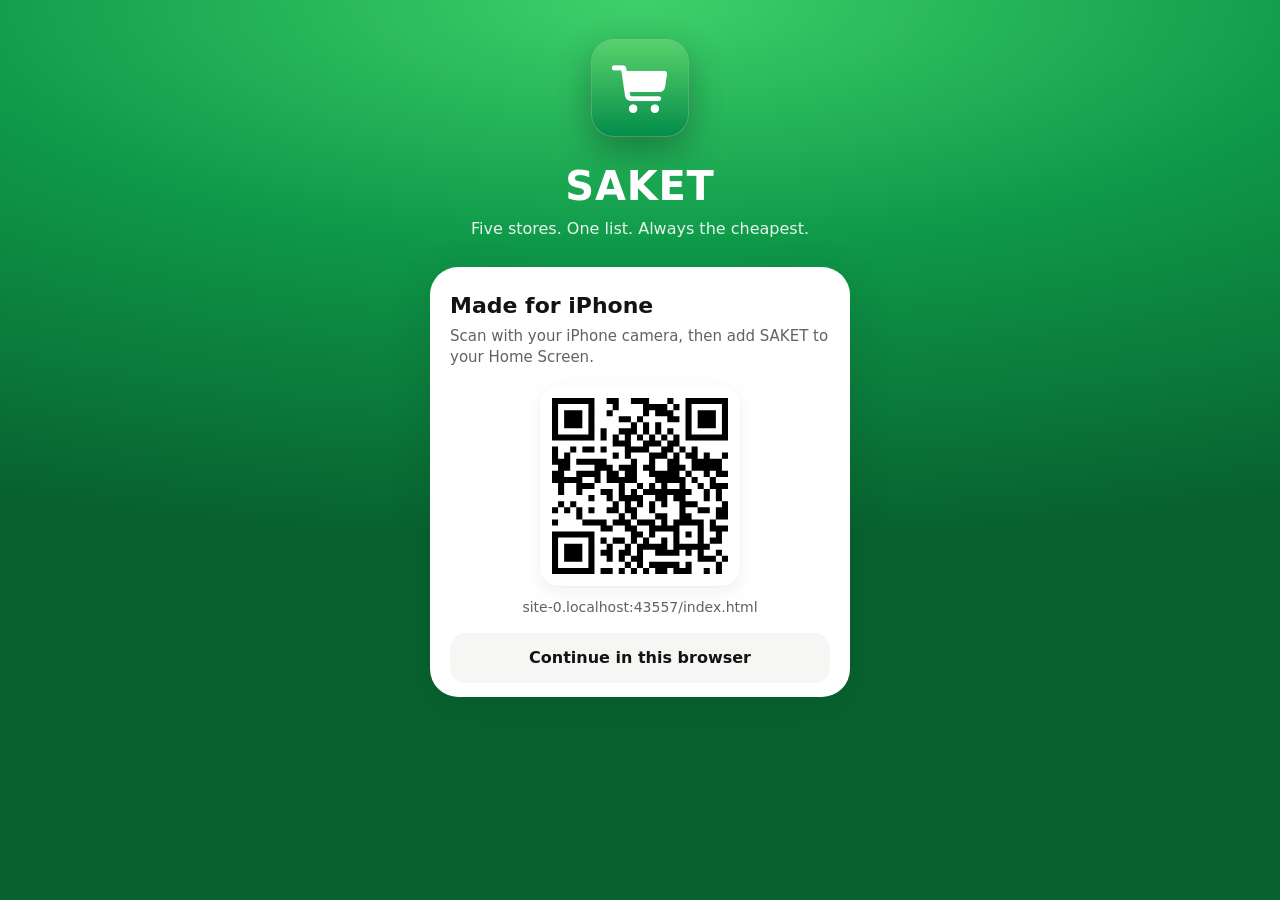
==== index.html @ 432da7d1 "Publish 2026-10-19 15:18" ====
<!doctype html>
<html lang="en">
<head>
  <meta charset="utf-8" />
  <meta name="viewport" content="width=device-width, initial-scale=1, viewport-fit=cover, interactive-widget=resizes-content" />
  <title>SAKET</title>
  <meta name="description" content="Five stores. One list. Always the cheapest. Compare Sheng Siong, FairPrice, Waangoo, Selvi and KiasuMart." />
  <meta name="apple-mobile-web-app-capable" content="yes" />
  <meta name="mobile-web-app-capable" content="yes" />
  <meta name="apple-mobile-web-app-title" content="SAKET" />
  <meta name="apple-mobile-web-app-status-bar-style" content="default" />
  <meta name="theme-color" content="#f2f4f1" media="(prefers-color-scheme: light)" />
  <meta name="theme-color" content="#0b0d0c" media="(prefers-color-scheme: dark)" />
  <meta name="format-detection" content="telephone=no" />
  <link rel="apple-touch-icon" href="icons/apple-touch-icon.png" />
  <link rel="icon" type="image/png" href="icons/icon-192.png" />
  <link rel="manifest" href="manifest.webmanifest" />
  <link rel="stylesheet" href="style.css" />
  <link rel="modulepreload" href="vendor/preact-htm.js" />
  <link rel="modulepreload" href="stores.js" />
</head>
<body>
  <div id="root"></div>
  <script type="module" src="app.js"></script>
</body>
</html>
---- style.css ----
:root {
  --bg: #f2f4f1;
  --card: #ffffff;
  --card-2: #f6f7f5;
  --text: #111412;
  --text-2: #5d655f;
  --text-3: #99a19b;
  --line: rgba(17, 20, 18, .08);
  --green: #12a150;
  --green-2: #0b8a42;
  --green-soft: rgba(18, 161, 80, .12);
  --grad: linear-gradient(135deg, #3fd06a 0%, #0f9a4a 55%, #0a7d3c 100%);
  --orange: #f08c00;
  --red: #e5484d;
  --shadow: 0 1px 2px rgba(0, 0, 0, .04), 0 6px 20px rgba(17, 40, 25, .06);
  --shadow-lg: 0 10px 40px rgba(10, 60, 30, .18);
  --blur-bg: rgba(242, 244, 241, .78);
  --r: 20px;
  --safe-t: env(safe-area-inset-top);
  --safe-b: env(safe-area-inset-bottom);
  color-scheme: light dark;
}
@media (prefers-color-scheme: dark) {
  :root {
    --bg: #0b0d0c;
    --card: #17191a;
    --card-2: #1f2223;
    --text: #f2f5f3;
    --text-2: #a2aba5;
    --text-3: #6b736e;
    --line: rgba(255, 255, 255, .08);
    --green: #30c46a;
    --green-2: #3ddc7a;
    --green-soft: rgba(48, 196, 106, .16);
    --shadow: 0 1px 2px rgba(0, 0, 0, .3), 0 6px 20px rgba(0, 0, 0, .25);
    --blur-bg: rgba(11, 13, 12, .78);
  }
}

* { box-sizing: border-box; -webkit-tap-highlight-color: transparent; }
html, body { margin: 0; height: 100%; background: var(--bg); color: var(--text); }
body {
  font: 16px/1.4 -apple-system, BlinkMacSystemFont, "SF Pro Text", "Inter", system-ui, sans-serif;
  -webkit-font-smoothing: antialiased; -webkit-text-size-adjust: 100%;
  overscroll-behavior: none;
}
button, input { font: inherit; color: inherit; }
button { background: none; border: 0; padding: 0; cursor: pointer; }
button:disabled { opacity: .4; cursor: default; }
a { color: inherit; text-decoration: none; }
input { -webkit-appearance: none; appearance: none; border: 0; outline: 0; background: none; }
b { font-weight: 650; }
.muted { color: var(--text-2); }
.warn { color: var(--orange); }
.grow { flex: 1; min-width: 0; }

#root, .app { height: 100%; }
.screen {
  position: fixed; inset: 0; display: flex; flex-direction: column;
  max-width: 640px; margin: 0 auto; background: var(--bg);
  animation: push .32s cubic-bezier(.2, .8, .2, 1);
}
.screen.home { animation: fade .25s ease; }
@keyframes push { from { transform: translateX(22%); opacity: 0; } to { transform: none; opacity: 1; } }
@keyframes fade { from { opacity: 0; } to { opacity: 1; } }
.scroll { flex: 1; overflow-y: auto; -webkit-overflow-scrolling: touch; padding: 4px 16px 24px; }
.pad-bottom { padding-bottom: calc(110px + var(--safe-b)); }
.pad-bottom-lg { padding-bottom: calc(130px + var(--safe-b)); }
.pad-bottom-xl { padding-bottom: calc(170px + var(--safe-b)); }

/* ---------- nav ---------- */
.nav {
  display: grid; grid-template-columns: 1fr auto 1fr; align-items: center; gap: 8px;
  padding: calc(var(--safe-t) + 6px) 12px 6px; min-height: calc(var(--safe-t) + 52px);
  background: var(--blur-bg); -webkit-backdrop-filter: saturate(180%) blur(20px); backdrop-filter: saturate(180%) blur(20px);
  position: relative; z-index: 2;
}
.nav-side { display: flex; align-items: center; }
.nav-side.right { justify-content: flex-end; }
.nav-title { font-weight: 650; font-size: 17px; text-align: center; }
.nav-back { display: flex; align-items: center; gap: 0; color: var(--green); font-size: 17px; font-weight: 500; margin-left: -6px; padding: 6px 4px; }
.round-btn {
  width: 38px; height: 38px; border-radius: 50%; display: grid; place-items: center;
  background: var(--card); color: var(--text); box-shadow: var(--shadow);
}
.round-btn:active { transform: scale(.94); }

/* ---------- home ---------- */
.home-head { display: flex; align-items: center; justify-content: space-between; padding: calc(var(--safe-t) + 18px) 16px 8px; }
.brand { display: flex; align-items: center; gap: 12px; }
.brand-badge { width: 46px; height: 46px; border-radius: 14px; background: var(--grad); color: #fff; display: grid; place-items: center; box-shadow: 0 6px 16px rgba(15, 154, 74, .35); }
.brand-name { font-size: 30px; font-weight: 800; letter-spacing: -.02em; line-height: 1; }
.brand-sub { font-size: 13px; color: var(--text-2); margin-top: 4px; }
.section { font-size: 14px; font-weight: 650; color: var(--text-2); text-transform: uppercase; letter-spacing: .06em; margin: 22px 4px 10px; display: flex; align-items: center; gap: 6px; }
.section.small { margin-top: 26px; }
.seal-ic { color: var(--green); display: flex; }
.cards { display: flex; flex-direction: column; gap: 10px; }
.list-card {
  display: flex; align-items: center; gap: 14px; text-align: left; width: 100%;
  background: var(--card); border-radius: var(--r); padding: 14px 14px 14px 14px; box-shadow: var(--shadow);
  transition: transform .15s ease;
}
.list-card:active { transform: scale(.98); }
.list-icon { width: 46px; height: 46px; flex: none; border-radius: 14px; display: grid; place-items: center; background: var(--card-2); color: var(--text-2); }
.list-icon.saved { background: var(--green-soft); color: var(--green); }
.list-text { flex: 1; min-width: 0; }
.list-name { font-size: 17px; font-weight: 650; white-space: nowrap; overflow: hidden; text-overflow: ellipsis; }
.list-sub { font-size: 14px; color: var(--text-2); margin-top: 1px; }
.list-sub b { color: var(--green); }
.list-peek { font-size: 13px; color: var(--text-3); margin-top: 3px; white-space: nowrap; overflow: hidden; text-overflow: ellipsis; }
.chev { color: var(--text-3); display: flex; }
.empty-mini { background: var(--card); border-radius: var(--r); padding: 18px; color: var(--text-2); font-size: 15px; text-align: center; border: 1.5px dashed var(--line); background: transparent; }

/* ---------- bottom bar ---------- */
.bottom-bar {
  position: absolute; left: 0; right: 0; bottom: 0; z-index: 3;
  padding: 12px 16px calc(var(--safe-b) + 12px);
  background: var(--blur-bg); -webkit-backdrop-filter: saturate(180%) blur(24px); backdrop-filter: saturate(180%) blur(24px);
  border-top: .5px solid var(--line);
}
.bottom-bar.summary { display: flex; align-items: center; gap: 14px; }
.bottom-bar.tall { flex-direction: column; align-items: stretch; gap: 10px; }
.summary-row { display: flex; align-items: center; gap: 14px; }
.est { flex: 1; min-width: 0; }
.est-label { font-size: 11px; font-weight: 700; letter-spacing: .08em; text-transform: uppercase; color: var(--text-3); }
.est-value { font-size: 26px; font-weight: 800; letter-spacing: -.02em; line-height: 1.1; font-variant-numeric: tabular-nums; }
.est-sub { font-size: 13px; color: var(--text-2); }
.primary {
  display: inline-flex; align-items: center; justify-content: center; gap: 8px;
  height: 54px; padding: 0 24px; border-radius: 18px; background: var(--grad); color: #fff;
  font-size: 17px; font-weight: 700; box-shadow: 0 8px 22px rgba(15, 154, 74, .35);
  transition: transform .15s ease, box-shadow .15s ease;
}
.primary:active:not(:disabled) { transform: scale(.97); box-shadow: 0 4px 12px rgba(15, 154, 74, .3); }
.primary:disabled { box-shadow: none; opacity: .45; }
.wide { width: 100%; }
.ghost { height: 50px; border-radius: 16px; background: var(--card-2); font-weight: 600; font-size: 16px; margin-top: 10px; }
.danger-btn { height: 52px; border-radius: 16px; background: var(--red); color: #fff; font-weight: 700; font-size: 17px; }
.site-totals { display: flex; flex-wrap: wrap; gap: 6px 12px; font-size: 13px; color: var(--text-2); }
.site-total { display: inline-flex; align-items: center; gap: 5px; }
.site-total b { color: var(--text); }

/* ---------- list ---------- */
.big-title { font-size: 32px; font-weight: 800; letter-spacing: -.025em; width: 100%; padding: 6px 4px 4px; }
.big-title::placeholder { color: var(--text-3); }
.chips { display: flex; flex-wrap: wrap; gap: 8px; padding: 6px 2px 14px; align-items: center; }
.chip { display: inline-flex; align-items: center; gap: 5px; height: 30px; padding: 0 12px; border-radius: 99px; background: var(--card); box-shadow: var(--shadow); font-size: 13px; font-weight: 600; color: var(--text-2); }
.chip.good { color: var(--green); }
.chip.live { color: var(--text-2); }
.save-chip { display: inline-flex; align-items: center; gap: 6px; height: 34px; padding: 0 14px; border-radius: 99px; font-size: 14px; font-weight: 700; color: var(--green); background: var(--green-soft); transition: all .2s ease; }
.save-chip.on { background: var(--grad); color: #fff; box-shadow: 0 4px 12px rgba(15, 154, 74, .3); }
.save-chip:active { transform: scale(.95); }
.spin { width: 12px; height: 12px; border-radius: 50%; border: 2px solid var(--line); border-top-color: var(--green); animation: spin .8s linear infinite; display: inline-block; }
@keyframes spin { to { transform: rotate(360deg); } }

.add-bar { display: flex; align-items: center; gap: 10px; background: var(--card); border-radius: 18px; padding: 6px 6px 6px 14px; box-shadow: var(--shadow); margin-bottom: 14px; }
.add-ic { width: 28px; height: 28px; border-radius: 50%; background: var(--green-soft); color: var(--green); display: grid; place-items: center; flex: none; }
.add-bar input { flex: 1; min-width: 0; height: 44px; font-size: 17px; }
.add-bar input::placeholder { color: var(--text-3); }
.add-go { height: 40px; padding: 0 16px; border-radius: 13px; background: var(--grad); color: #fff; font-weight: 700; font-size: 15px; }

.items { display: flex; flex-direction: column; gap: 8px; }
.row-wrap { position: relative; border-radius: 18px; overflow: hidden; }
.row-delete { position: absolute; inset: 0 0 0 auto; width: 96px; background: var(--red); color: #fff; display: grid; place-items: center; padding-left: 8px; }
.item {
  position: relative; display: flex; align-items: center; gap: 12px; background: var(--card);
  border-radius: 18px; padding: 12px 12px 12px 14px; box-shadow: var(--shadow);
  transition: transform .25s cubic-bezier(.2, .8, .2, 1); touch-action: pan-y;
}
.tick { width: 28px; height: 28px; flex: none; border-radius: 50%; border: 2px solid var(--text-3); display: grid; place-items: center; color: #fff; transition: all .2s ease; }
.item.done .tick { background: var(--green); border-color: var(--green); }
.item-main { flex: 1; min-width: 0; }
.item-name { width: 100%; font-size: 17px; font-weight: 600; padding: 0; height: 24px; }
.item.done .item-name { text-decoration: line-through; color: var(--text-3); }
.item-hint { font-size: 13px; color: var(--text-2); min-height: 18px; display: flex; align-items: center; gap: 5px; white-space: nowrap; overflow: hidden; }
.item-hint b { color: var(--text); }
.dot { width: 8px; height: 8px; border-radius: 50%; display: inline-block; flex: none; }
.stepper { display: flex; align-items: center; background: var(--card-2); border-radius: 12px; height: 36px; flex: none; }
.stepper button { width: 34px; height: 36px; display: grid; place-items: center; color: var(--green); }
.stepper span { min-width: 18px; text-align: center; font-weight: 700; font-variant-numeric: tabular-nums; }
.hint-foot { text-align: center; font-size: 13px; color: var(--text-3); margin: 18px 0 0; }

.empty { text-align: center; padding: 30px 20px; }
.empty-art { width: 84px; height: 84px; border-radius: 26px; background: var(--green-soft); color: var(--green); display: grid; place-items: center; margin: 0 auto 16px; }
.empty h3 { margin: 0 0 6px; font-size: 20px; }
.empty p { margin: 0 0 6px; color: var(--text-2); font-size: 15px; }
.empty .muted { color: var(--text-3); font-size: 14px; }

.shimmer {
  background: linear-gradient(90deg, var(--text-3) 0%, var(--text) 50%, var(--text-3) 100%); background-size: 200% 100%;
  -webkit-background-clip: text; background-clip: text; color: transparent; animation: shimmer 1.4s linear infinite;
}
@keyframes shimmer { from { background-position: 100% 0; } to { background-position: -100% 0; } }

/* ---------- buy ---------- */
.lead { color: var(--text-2); font-size: 15px; margin: 4px 4px 14px; }
.buy-item { background: var(--card); border-radius: 22px; box-shadow: var(--shadow); padding: 14px 0 14px; margin-bottom: 12px; transition: opacity .2s; }
.buy-item.skipped { opacity: .55; }
.buy-head { display: flex; align-items: center; gap: 8px; padding: 0 14px; }
.buy-title { flex: 1; min-width: 0; }
.buy-name { font-size: 18px; font-weight: 700; text-transform: capitalize; white-space: nowrap; overflow: hidden; text-overflow: ellipsis; }
.buy-sub { font-size: 13px; color: var(--text-2); }
.skip { height: 32px; padding: 0 12px; border-radius: 10px; font-size: 13px; font-weight: 650; color: var(--text-2); background: var(--card-2); }
.skip.on { color: var(--orange); background: rgba(240, 140, 0, .14); }
.strip { display: flex; gap: 10px; overflow-x: auto; padding: 12px 14px 4px; scroll-snap-type: x proximity; scrollbar-width: none; }
.strip::-webkit-scrollbar { display: none; }
.opt {
  position: relative; flex: none; width: 148px; scroll-snap-align: start; text-align: left;
  background: var(--card-2); border-radius: 18px; padding: 10px; display: flex; flex-direction: column; gap: 8px;
  border: 2px solid transparent; transition: border-color .15s, transform .15s;
}
.opt:active { transform: scale(.97); }
.opt.sel { border-color: var(--green); background: var(--green-soft); }
.opt .thumb { align-self: center; }
.opt-name { font-size: 13px; font-weight: 600; line-height: 1.25; display: -webkit-box; -webkit-line-clamp: 3; -webkit-box-orient: vertical; overflow: hidden; min-height: 49px; }
.opt-foot { margin-top: auto; display: flex; flex-direction: column; gap: 3px; align-items: flex-start; }
.opt-price { font-size: 19px; font-weight: 800; letter-spacing: -.01em; font-variant-numeric: tabular-nums; }
.opt-unit { font-size: 11px; color: var(--text-2); font-variant-numeric: tabular-nums; }
.best-tag { position: absolute; top: -1px; left: 10px; z-index: 1; background: var(--orange); color: #fff; font-size: 9.5px; font-weight: 800; letter-spacing: .06em; padding: 3px 7px; border-radius: 0 0 8px 8px; }
.sel-tick { position: absolute; top: 8px; right: 8px; z-index: 1; width: 22px; height: 22px; border-radius: 50%; background: var(--green); color: #fff; display: grid; place-items: center; }
.store-tag { font-size: 11px; font-weight: 700; color: var(--c); background: color-mix(in srgb, var(--c) 14%, transparent); padding: 2px 7px; border-radius: 6px; }
.more-card { align-items: center; justify-content: center; color: var(--green); width: 110px; }
.more-card b { font-size: 24px; }
.more-card span { font-size: 13px; font-weight: 600; }
.skeleton { height: 214px; background: linear-gradient(90deg, var(--card-2) 0%, var(--line) 50%, var(--card-2) 100%); background-size: 200% 100%; animation: shimmer 1.2s linear infinite; }
.none-card { padding: 10px 2px; color: var(--text-2); font-size: 14px; }
.thumb { border-radius: 12px; object-fit: contain; background: #fff; flex: none; }
.thumb.ph { display: grid; place-items: center; color: var(--c); background: color-mix(in srgb, var(--c) 12%, var(--card)); }

/* ---------- stores ---------- */
.hero { background: var(--grad); color: #fff; border-radius: 24px; padding: 20px; margin: 4px 0 16px; box-shadow: var(--shadow-lg); }
.hero-total { font-size: 40px; font-weight: 800; letter-spacing: -.03em; line-height: 1; font-variant-numeric: tabular-nums; }
.hero-sub { opacity: .85; font-weight: 600; margin-top: 4px; }
.progress { height: 6px; background: rgba(255, 255, 255, .25); border-radius: 9px; margin: 16px 0 10px; overflow: hidden; }
.progress i { display: block; height: 100%; background: #fff; border-radius: 9px; transition: width .4s ease; }
.hero-note { font-size: 14px; opacity: .9; }
.store-card { background: var(--card); border-radius: 22px; box-shadow: var(--shadow); margin-bottom: 14px; overflow: hidden; }
.store-head { display: flex; align-items: center; justify-content: space-between; padding: 14px 16px; background: color-mix(in srgb, var(--c) 12%, var(--card)); border-bottom: .5px solid var(--line); }
.store-name { font-weight: 800; font-size: 18px; color: var(--c); }
.store-sub { font-size: 13px; color: var(--text-2); }
.store-total { font-size: 20px; font-weight: 800; font-variant-numeric: tabular-nums; }
.cart-row { display: flex; align-items: center; gap: 12px; padding: 10px 14px; border-bottom: .5px solid var(--line); }
.cart-text { flex: 1; min-width: 0; }
.cart-name { font-size: 14px; font-weight: 600; line-height: 1.25; display: -webkit-box; -webkit-line-clamp: 2; -webkit-box-orient: vertical; overflow: hidden; }
.cart-sub { font-size: 12.5px; color: var(--text-2); margin-top: 2px; }
.cart-btn { flex: none; min-width: 64px; height: 36px; padding: 0 14px; border-radius: 12px; background: var(--c); color: #fff; font-weight: 700; font-size: 14px; display: grid; place-items: center; }
.cart-btn.did { background: var(--green-soft); color: var(--green); }
.cart-btn:active { transform: scale(.95); }
.store-actions { display: flex; gap: 8px; padding: 12px 14px 14px; }
.store-btn { flex: 1; height: 44px; border-radius: 14px; display: flex; align-items: center; justify-content: center; gap: 6px; font-weight: 700; font-size: 15px; color: var(--c); background: color-mix(in srgb, var(--c) 12%, transparent); }
.store-btn.fill { background: var(--c); color: #fff; }

/* ---------- sheets ---------- */
.sheet-bg { position: fixed; inset: 0; z-index: 10; background: rgba(0, 0, 0, .32); display: flex; align-items: flex-end; justify-content: center; animation: fade .2s ease; }
.sheet {
  width: 100%; max-width: 640px; background: var(--bg); border-radius: 26px 26px 0 0;
  padding: 8px 16px calc(var(--safe-b) + 16px); max-height: 88vh; overflow-y: auto;
  animation: up .32s cubic-bezier(.2, .8, .2, 1);
}
@keyframes up { from { transform: translateY(100%); } to { transform: none; } }
.grabber { width: 38px; height: 5px; border-radius: 9px; background: var(--text-3); opacity: .5; margin: 0 auto 10px; }
.sheet-title { font-size: 20px; font-weight: 750; margin: 4px 4px 14px; }
.sheet-text { color: var(--text-2); margin: -8px 4px 16px; }
.group { background: var(--card); border-radius: 18px; overflow: hidden; margin-bottom: 14px; }
.group-row, .menu-row { display: flex; align-items: center; gap: 12px; padding: 14px 16px; min-height: 54px; width: 100%; text-align: left; border-bottom: .5px solid var(--line); font-size: 16px; }
.group-row:last-child, .menu-row:last-child { border-bottom: 0; }
.group-row small { display: block; font-size: 13px; color: var(--text-2); margin-top: 2px; }
.group-row.link, .menu-row { color: var(--text); }
.menu-row svg { color: var(--green); }
.menu-row.danger, .menu-row.danger svg { color: var(--red); }
.toggle { width: 51px; height: 31px; border-radius: 99px; background: var(--line); position: relative; flex: none; transition: background .2s; }
.toggle i { position: absolute; top: 2px; left: 2px; width: 27px; height: 27px; border-radius: 50%; background: #fff; box-shadow: 0 2px 6px rgba(0, 0, 0, .2); transition: transform .25s cubic-bezier(.2, .8, .2, 1); }
.toggle.on { background: var(--green); }
.toggle.on i { transform: translateX(20px); }
.toast {
  position: fixed; left: 50%; bottom: calc(var(--safe-b) + 100px); transform: translateX(-50%); z-index: 20;
  background: rgba(20, 24, 22, .92); color: #fff; padding: 12px 18px; border-radius: 16px; font-size: 15px; font-weight: 600;
  box-shadow: var(--shadow-lg); animation: toast .3s cubic-bezier(.2, .8, .2, 1); white-space: nowrap; max-width: 92vw;
}
@keyframes toast { from { transform: translate(-50%, 20px); opacity: 0; } }

/* ---------- install ---------- */
.install {
  min-height: 100%; display: flex; flex-direction: column; align-items: center;
  background: radial-gradient(120% 60% at 50% 0%, #3fd06a 0%, #0f9a4a 45%, #08622f 100%);
  padding: calc(var(--safe-t) + 40px) 16px calc(var(--safe-b) + 110px);
}
.install-hero { text-align: center; color: #fff; margin-bottom: 26px; }
.app-icon { width: 96px; height: 96px; border-radius: 22px; box-shadow: 0 14px 36px rgba(0, 0, 0, .3), 0 0 0 1px rgba(255, 255, 255, .25); animation: pop .6s cubic-bezier(.2, 1.4, .4, 1); }
@keyframes pop { from { transform: scale(.6); opacity: 0; } }
.install-hero h1 { font-size: 40px; font-weight: 850; letter-spacing: .02em; margin: 16px 0 4px; }
.install-hero p { margin: 0; font-size: 16px; opacity: .9; }
.store-dots { display: flex; flex-wrap: wrap; justify-content: center; gap: 6px; margin-top: 16px; }
.store-dots span { font-size: 12px; font-weight: 700; padding: 5px 10px; border-radius: 99px; background: rgba(255, 255, 255, .16); color: #fff; display: inline-flex; align-items: center; gap: 6px; }
.store-dots span::before { content: ""; width: 7px; height: 7px; border-radius: 50%; background: var(--c); box-shadow: 0 0 0 1.5px #fff; }
.install-card { width: 100%; max-width: 420px; background: var(--card); border-radius: 28px; padding: 24px 20px 14px; box-shadow: var(--shadow-lg); animation: up .5s cubic-bezier(.2, .8, .2, 1); }
.install-card h2 { margin: 0 0 4px; font-size: 22px; font-weight: 800; }
.install-card > .muted { margin: 0 0 18px; font-size: 15px; }
.steps { list-style: none; margin: 0; padding: 0; display: flex; flex-direction: column; gap: 4px; }
.steps li { display: flex; gap: 14px; padding: 12px; border-radius: 18px; background: var(--card-2); align-items: flex-start; }
.num { width: 30px; height: 30px; border-radius: 50%; background: var(--grad); color: #fff; font-weight: 800; display: grid; place-items: center; flex: none; font-size: 15px; }
.step-t { font-size: 16.5px; font-weight: 600; line-height: 30px; }
.step-d { font-size: 14px; color: var(--text-2); margin-top: 1px; line-height: 1.45; }
.step-d .glyph { width: 22px; height: 22px; border-radius: 6px; margin: -3px 1px 0; }
.glyph { display: inline-grid; place-items: center; width: 28px; height: 28px; border-radius: 8px; background: var(--card); color: #0a84ff; box-shadow: var(--shadow); vertical-align: middle; margin: -4px 3px 0; }
.link-btn { display: block; margin: 16px auto 4px; color: var(--text-3); font-size: 14px; font-weight: 500; padding: 6px 10px; }
.pointer { position: fixed; z-index: 5; color: #fff; filter: drop-shadow(0 4px 10px rgba(0, 0, 0, .35)); }
.pointer.bottom { bottom: calc(var(--safe-b) + 14px); left: 50%; margin-left: -15px; transform: rotate(-90deg); animation: bob-down 1.2s ease-in-out infinite; }
.pointer.top { top: calc(var(--safe-t) + 8px); right: 22px; transform: rotate(135deg); animation: bob-up 1.2s ease-in-out infinite; }
@keyframes bob-down { 50% { translate: 0 10px; } }
@keyframes bob-up { 50% { translate: 6px -6px; } }
.qr { width: 200px; height: 200px; margin: 6px auto 12px; padding: 12px; background: #fff; border-radius: 18px; box-shadow: var(--shadow); }
.qr svg { width: 100%; height: 100%; display: block; }
.url { text-align: center; font-size: 14px; color: var(--text-2); word-break: break-all; margin-bottom: 6px; }
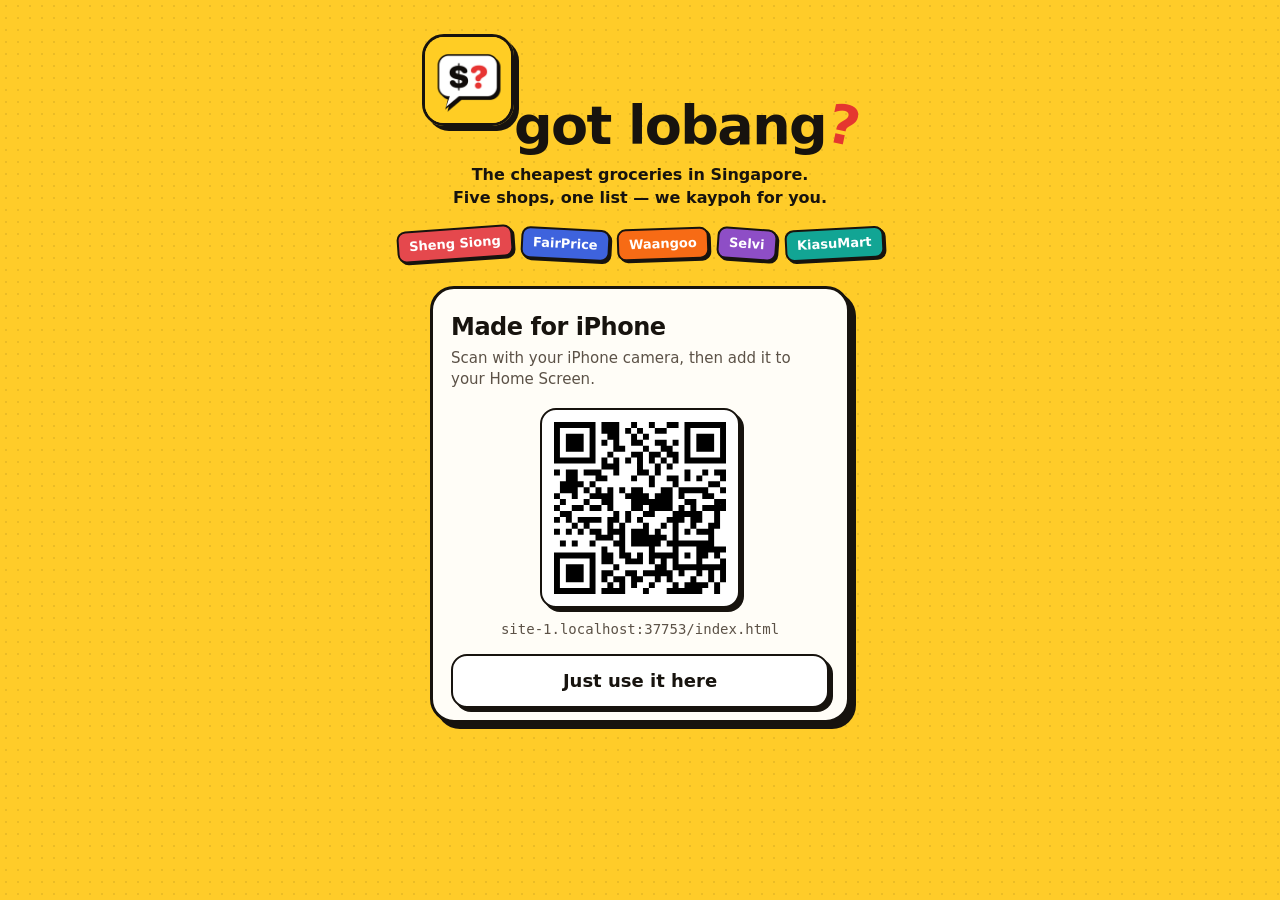
==== commit bdd3560c: "Publish 2026-10-19 15:40" ====
--- a/index.html
+++ b/index.html
@@ -3,14 +3,14 @@
 <head>
   <meta charset="utf-8" />
   <meta name="viewport" content="width=device-width, initial-scale=1, viewport-fit=cover, interactive-widget=resizes-content" />
-  <title>SAKET</title>
-  <meta name="description" content="Five stores. One list. Always the cheapest. Compare Sheng Siong, FairPrice, Waangoo, Selvi and KiasuMart." />
+  <title>got lobang?</title>
+  <meta name="description" content="The cheapest groceries in Singapore. One list, five shops: Sheng Siong, FairPrice, Waangoo, Selvi and KiasuMart." />
   <meta name="apple-mobile-web-app-capable" content="yes" />
   <meta name="mobile-web-app-capable" content="yes" />
-  <meta name="apple-mobile-web-app-title" content="SAKET" />
+  <meta name="apple-mobile-web-app-title" content="got lobang?" />
   <meta name="apple-mobile-web-app-status-bar-style" content="default" />
-  <meta name="theme-color" content="#f2f4f1" media="(prefers-color-scheme: light)" />
-  <meta name="theme-color" content="#0b0d0c" media="(prefers-color-scheme: dark)" />
+  <meta name="theme-color" content="#fff5dc" media="(prefers-color-scheme: light)" />
+  <meta name="theme-color" content="#14110c" media="(prefers-color-scheme: dark)" />
   <meta name="format-detection" content="telephone=no" />
   <link rel="apple-touch-icon" href="icons/apple-touch-icon.png" />
   <link rel="icon" type="image/png" href="icons/icon-192.png" />
--- a/style.css
+++ b/style.css
@@ -1,314 +1,399 @@
+/* got lobang? — hawker-signage look: marigold, chilli red, ink outlines, sticker tags and receipts. */
 :root {
-  --bg: #f2f4f1;
-  --card: #ffffff;
-  --card-2: #f6f7f5;
-  --text: #111412;
-  --text-2: #5d655f;
-  --text-3: #99a19b;
-  --line: rgba(17, 20, 18, .08);
-  --green: #12a150;
-  --green-2: #0b8a42;
-  --green-soft: rgba(18, 161, 80, .12);
-  --grad: linear-gradient(135deg, #3fd06a 0%, #0f9a4a 55%, #0a7d3c 100%);
-  --orange: #f08c00;
-  --red: #e5484d;
-  --shadow: 0 1px 2px rgba(0, 0, 0, .04), 0 6px 20px rgba(17, 40, 25, .06);
-  --shadow-lg: 0 10px 40px rgba(10, 60, 30, .18);
-  --blur-bg: rgba(242, 244, 241, .78);
-  --r: 20px;
+  --bg: #fff5dc;
+  --paper: #ffffff;
+  --paper-2: #fff9ea;
+  --ink: #17130e;
+  --ink-2: #5c5247;
+  --ink-3: #9b8f80;
+  --edge: #17130e;          /* outlines */
+  --drop: #17130e;          /* hard offset shadows */
+  --yellow: #ffcc29;
+  --yellow-2: #ffe17a;
+  --red: #e5372f;
+  --green: #18a058;
+  --orange: #e8780c;
+  --blur-bg: rgba(255, 245, 220, .82);
+  --r: 18px;
   --safe-t: env(safe-area-inset-top);
   --safe-b: env(safe-area-inset-bottom);
+  --round: ui-rounded, "SF Pro Rounded", "Nunito", system-ui, sans-serif;
+  --mono: ui-monospace, "SF Mono", Menlo, monospace;
   color-scheme: light dark;
 }
 @media (prefers-color-scheme: dark) {
   :root {
-    --bg: #0b0d0c;
-    --card: #17191a;
-    --card-2: #1f2223;
-    --text: #f2f5f3;
-    --text-2: #a2aba5;
-    --text-3: #6b736e;
-    --line: rgba(255, 255, 255, .08);
-    --green: #30c46a;
-    --green-2: #3ddc7a;
-    --green-soft: rgba(48, 196, 106, .16);
-    --shadow: 0 1px 2px rgba(0, 0, 0, .3), 0 6px 20px rgba(0, 0, 0, .25);
-    --blur-bg: rgba(11, 13, 12, .78);
+    --bg: #14110c;
+    --paper: #221d16;
+    --paper-2: #2b251c;
+    --ink: #fbf3e2;
+    --ink-2: #c3b7a5;
+    --ink-3: #847a6c;
+    --edge: #4a4134;
+    --drop: #000000;
+    --blur-bg: rgba(20, 17, 12, .82);
   }
 }
 
 * { box-sizing: border-box; -webkit-tap-highlight-color: transparent; }
-html, body { margin: 0; height: 100%; background: var(--bg); color: var(--text); }
+html, body { margin: 0; height: 100%; background: var(--bg); color: var(--ink); }
 body {
-  font: 16px/1.4 -apple-system, BlinkMacSystemFont, "SF Pro Text", "Inter", system-ui, sans-serif;
-  -webkit-font-smoothing: antialiased; -webkit-text-size-adjust: 100%;
-  overscroll-behavior: none;
+  font: 16px/1.4 -apple-system, BlinkMacSystemFont, "SF Pro Text", system-ui, sans-serif;
+  -webkit-font-smoothing: antialiased; -webkit-text-size-adjust: 100%; overscroll-behavior: none;
 }
 button, input { font: inherit; color: inherit; }
 button { background: none; border: 0; padding: 0; cursor: pointer; }
 button:disabled { opacity: .4; cursor: default; }
 a { color: inherit; text-decoration: none; }
 input { -webkit-appearance: none; appearance: none; border: 0; outline: 0; background: none; }
-b { font-weight: 650; }
-.muted { color: var(--text-2); }
-.warn { color: var(--orange); }
+b { font-weight: 700; }
+.muted { color: var(--ink-2); }
+.warn { color: var(--orange); font-weight: 600; }
 .grow { flex: 1; min-width: 0; }
 
+/* ---------- brand ---------- */
+.wordmark { font-family: var(--round); font-weight: 900; letter-spacing: -.03em; line-height: .95; white-space: nowrap; }
+.wordmark i { font-style: normal; color: var(--red); display: inline-block; transform: rotate(12deg); margin-left: .04em; animation: wiggle 3.2s ease-in-out infinite; }
+.wordmark.md { font-size: 26px; }
+.wordmark.lg { font-size: 36px; }
+.wordmark.xl { font-size: 54px; }
+@keyframes wiggle { 0%, 80%, 100% { transform: rotate(12deg); } 85% { transform: rotate(-8deg) scale(1.15); } 90% { transform: rotate(20deg); } }
+
+.sticker {
+  display: inline-block; font-family: var(--round); font-weight: 900; font-size: 13px; letter-spacing: .01em;
+  padding: 4px 9px; border-radius: 8px; border: 2px solid var(--ink); white-space: nowrap;
+  transform: rotate(var(--tilt, -4deg)); box-shadow: 2px 2px 0 var(--ink);
+}
+.sticker.yellow { background: var(--yellow); color: #17130e; }
+.sticker.red { background: var(--red); color: #fff; }
+@media (prefers-color-scheme: dark) { .sticker { border-color: #000; box-shadow: 2px 2px 0 #000; } }
+
+/* ---------- buttons ---------- */
+.btn {
+  display: inline-flex; align-items: center; justify-content: center; gap: 8px;
+  height: 54px; padding: 0 22px; border-radius: 16px;
+  font-family: var(--round); font-size: 18px; font-weight: 800;
+  background: var(--paper); color: var(--ink); border: 2.5px solid var(--edge); box-shadow: 4px 4px 0 var(--drop);
+  transition: transform .08s ease, box-shadow .08s ease;
+}
+.btn:active:not(:disabled) { transform: translate(3px, 3px); box-shadow: 1px 1px 0 var(--drop); }
+.btn:disabled { box-shadow: none; transform: translate(3px, 3px); }
+.btn.primary { background: var(--yellow); color: #17130e; border-color: var(--ink); }
+@media (prefers-color-scheme: dark) { .btn.primary { border-color: #000; } }
+.btn.danger { background: var(--red); color: #fff; }
+.btn.small { height: 44px; font-size: 15px; padding: 0 14px; border-radius: 13px; box-shadow: 3px 3px 0 var(--drop); flex: 1; }
+.btn.fill { background: var(--c); color: #fff; border-color: var(--ink); }
+.wide { width: 100%; }
+
+/* ---------- screens ---------- */
 #root, .app { height: 100%; }
 .screen {
   position: fixed; inset: 0; display: flex; flex-direction: column;
   max-width: 640px; margin: 0 auto; background: var(--bg);
-  animation: push .32s cubic-bezier(.2, .8, .2, 1);
+  animation: push .3s cubic-bezier(.2, .8, .2, 1);
 }
 .screen.home { animation: fade .25s ease; }
-@keyframes push { from { transform: translateX(22%); opacity: 0; } to { transform: none; opacity: 1; } }
+@keyframes push { from { transform: translateX(20%); opacity: 0; } to { transform: none; opacity: 1; } }
 @keyframes fade { from { opacity: 0; } to { opacity: 1; } }
 .scroll { flex: 1; overflow-y: auto; -webkit-overflow-scrolling: touch; padding: 4px 16px 24px; }
 .pad-bottom { padding-bottom: calc(110px + var(--safe-b)); }
-.pad-bottom-lg { padding-bottom: calc(130px + var(--safe-b)); }
-.pad-bottom-xl { padding-bottom: calc(170px + var(--safe-b)); }
-
-/* ---------- nav ---------- */
+.pad-bottom-lg { padding-bottom: calc(140px + var(--safe-b)); }
+.pad-bottom-xl { padding-bottom: calc(180px + var(--safe-b)); }
+
 .nav {
   display: grid; grid-template-columns: 1fr auto 1fr; align-items: center; gap: 8px;
-  padding: calc(var(--safe-t) + 6px) 12px 6px; min-height: calc(var(--safe-t) + 52px);
-  background: var(--blur-bg); -webkit-backdrop-filter: saturate(180%) blur(20px); backdrop-filter: saturate(180%) blur(20px);
+  padding: calc(var(--safe-t) + 6px) 12px 8px; min-height: calc(var(--safe-t) + 54px);
+  background: var(--blur-bg); -webkit-backdrop-filter: saturate(160%) blur(18px); backdrop-filter: saturate(160%) blur(18px);
   position: relative; z-index: 2;
 }
 .nav-side { display: flex; align-items: center; }
 .nav-side.right { justify-content: flex-end; }
-.nav-title { font-weight: 650; font-size: 17px; text-align: center; }
-.nav-back { display: flex; align-items: center; gap: 0; color: var(--green); font-size: 17px; font-weight: 500; margin-left: -6px; padding: 6px 4px; }
+.nav-title { font-family: var(--round); font-weight: 900; font-size: 18px; text-align: center; white-space: nowrap; }
+.nav-back { display: flex; align-items: center; gap: 2px; font-family: var(--round); font-size: 17px; font-weight: 800; padding: 6px 4px; margin-left: -4px; }
 .round-btn {
-  width: 38px; height: 38px; border-radius: 50%; display: grid; place-items: center;
-  background: var(--card); color: var(--text); box-shadow: var(--shadow);
-}
-.round-btn:active { transform: scale(.94); }
+  width: 42px; height: 42px; border-radius: 14px; display: grid; place-items: center;
+  background: var(--paper); border: 2.5px solid var(--edge); box-shadow: 3px 3px 0 var(--drop);
+}
+.round-btn:active { transform: translate(2px, 2px); box-shadow: 1px 1px 0 var(--drop); }
 
 /* ---------- home ---------- */
-.home-head { display: flex; align-items: center; justify-content: space-between; padding: calc(var(--safe-t) + 18px) 16px 8px; }
-.brand { display: flex; align-items: center; gap: 12px; }
-.brand-badge { width: 46px; height: 46px; border-radius: 14px; background: var(--grad); color: #fff; display: grid; place-items: center; box-shadow: 0 6px 16px rgba(15, 154, 74, .35); }
-.brand-name { font-size: 30px; font-weight: 800; letter-spacing: -.02em; line-height: 1; }
-.brand-sub { font-size: 13px; color: var(--text-2); margin-top: 4px; }
-.section { font-size: 14px; font-weight: 650; color: var(--text-2); text-transform: uppercase; letter-spacing: .06em; margin: 22px 4px 10px; display: flex; align-items: center; gap: 6px; }
-.section.small { margin-top: 26px; }
-.seal-ic { color: var(--green); display: flex; }
-.cards { display: flex; flex-direction: column; gap: 10px; }
+.home-head { display: flex; align-items: flex-start; justify-content: space-between; padding: calc(var(--safe-t) + 22px) 16px 6px; }
+.greet { font-size: 15px; color: var(--ink-2); margin-top: 8px; font-weight: 500; }
+.meter {
+  position: relative; margin: 14px 0 4px; padding: 18px 18px 16px; border-radius: 22px;
+  background: var(--yellow); color: #17130e; border: 2.5px solid var(--ink); box-shadow: 5px 5px 0 var(--ink);
+  background-image: radial-gradient(rgba(0, 0, 0, .07) 1.2px, transparent 1.3px); background-size: 10px 10px;
+}
+@media (prefers-color-scheme: dark) { .meter { border-color: #000; box-shadow: 5px 5px 0 #000; } }
+.meter-label { font-family: var(--round); font-weight: 800; font-size: 14px; text-transform: uppercase; letter-spacing: .06em; }
+.meter-value { font-family: var(--round); font-size: 48px; font-weight: 900; letter-spacing: -.03em; line-height: 1; margin: 4px 0; font-variant-numeric: tabular-nums; }
+.meter-sub { font-size: 13.5px; font-weight: 600; opacity: .75; }
+.meter-stamp {
+  position: absolute; right: 14px; bottom: 16px; font-family: var(--round); font-weight: 900; font-size: 17px; color: var(--red);
+  border: 3px solid var(--red); border-radius: 10px; padding: 3px 8px; transform: rotate(10deg); opacity: .9;
+  animation: thump .5s cubic-bezier(.3, 1.6, .5, 1) .3s both;
+}
+@keyframes thump { from { transform: rotate(10deg) scale(2.2); opacity: 0; } }
+.section { display: flex; align-items: center; gap: 6px; margin: 26px 2px 12px; font-size: 15px; }
+.section span { font-family: var(--round); font-weight: 900; font-size: 15px; text-transform: uppercase; letter-spacing: .05em; background: var(--ink); color: var(--bg); padding: 4px 10px; border-radius: 8px; transform: rotate(-1.5deg); }
+.section em { font-style: normal; font-size: 20px; }
+.section.small { margin-top: 28px; }
+.cards { display: flex; flex-direction: column; gap: 14px; }
 .list-card {
-  display: flex; align-items: center; gap: 14px; text-align: left; width: 100%;
-  background: var(--card); border-radius: var(--r); padding: 14px 14px 14px 14px; box-shadow: var(--shadow);
-  transition: transform .15s ease;
-}
-.list-card:active { transform: scale(.98); }
-.list-icon { width: 46px; height: 46px; flex: none; border-radius: 14px; display: grid; place-items: center; background: var(--card-2); color: var(--text-2); }
-.list-icon.saved { background: var(--green-soft); color: var(--green); }
+  position: relative; display: flex; align-items: center; gap: 14px; text-align: left; width: 100%;
+  background: var(--paper); border-radius: var(--r); padding: 14px; border: 2.5px solid var(--edge); box-shadow: 4px 4px 0 var(--drop);
+  transition: transform .08s ease, box-shadow .08s ease;
+}
+.list-card:active { transform: translate(3px, 3px); box-shadow: 1px 1px 0 var(--drop); }
+.list-card .sticker { position: absolute; top: -11px; right: 12px; }
+.list-icon { width: 48px; height: 48px; flex: none; border-radius: 14px; display: grid; place-items: center; background: var(--yellow); color: #17130e; border: 2px solid var(--ink); font-size: 24px; }
+.list-icon.choped { background: var(--paper-2); }
+@media (prefers-color-scheme: dark) { .list-icon { border-color: #000; } }
 .list-text { flex: 1; min-width: 0; }
-.list-name { font-size: 17px; font-weight: 650; white-space: nowrap; overflow: hidden; text-overflow: ellipsis; }
-.list-sub { font-size: 14px; color: var(--text-2); margin-top: 1px; }
-.list-sub b { color: var(--green); }
-.list-peek { font-size: 13px; color: var(--text-3); margin-top: 3px; white-space: nowrap; overflow: hidden; text-overflow: ellipsis; }
-.chev { color: var(--text-3); display: flex; }
-.empty-mini { background: var(--card); border-radius: var(--r); padding: 18px; color: var(--text-2); font-size: 15px; text-align: center; border: 1.5px dashed var(--line); background: transparent; }
+.list-name { font-family: var(--round); font-size: 19px; font-weight: 800; white-space: nowrap; overflow: hidden; text-overflow: ellipsis; }
+.list-sub { font-size: 14px; color: var(--ink-2); margin-top: 1px; }
+.list-sub b { color: var(--ink); }
+.list-peek { font-size: 13px; color: var(--ink-3); margin-top: 3px; white-space: nowrap; overflow: hidden; text-overflow: ellipsis; }
+.empty-mini { border-radius: var(--r); padding: 18px; color: var(--ink-2); font-size: 15px; text-align: center; border: 2.5px dashed var(--edge); }
 
 /* ---------- bottom bar ---------- */
 .bottom-bar {
   position: absolute; left: 0; right: 0; bottom: 0; z-index: 3;
-  padding: 12px 16px calc(var(--safe-b) + 12px);
-  background: var(--blur-bg); -webkit-backdrop-filter: saturate(180%) blur(24px); backdrop-filter: saturate(180%) blur(24px);
-  border-top: .5px solid var(--line);
+  padding: 14px 16px calc(var(--safe-b) + 14px);
+  background: var(--blur-bg); -webkit-backdrop-filter: saturate(160%) blur(22px); backdrop-filter: saturate(160%) blur(22px);
+  border-top: 2.5px solid var(--edge);
 }
 .bottom-bar.summary { display: flex; align-items: center; gap: 14px; }
 .bottom-bar.tall { flex-direction: column; align-items: stretch; gap: 10px; }
 .summary-row { display: flex; align-items: center; gap: 14px; }
 .est { flex: 1; min-width: 0; }
-.est-label { font-size: 11px; font-weight: 700; letter-spacing: .08em; text-transform: uppercase; color: var(--text-3); }
-.est-value { font-size: 26px; font-weight: 800; letter-spacing: -.02em; line-height: 1.1; font-variant-numeric: tabular-nums; }
-.est-sub { font-size: 13px; color: var(--text-2); }
-.primary {
-  display: inline-flex; align-items: center; justify-content: center; gap: 8px;
-  height: 54px; padding: 0 24px; border-radius: 18px; background: var(--grad); color: #fff;
-  font-size: 17px; font-weight: 700; box-shadow: 0 8px 22px rgba(15, 154, 74, .35);
-  transition: transform .15s ease, box-shadow .15s ease;
-}
-.primary:active:not(:disabled) { transform: scale(.97); box-shadow: 0 4px 12px rgba(15, 154, 74, .3); }
-.primary:disabled { box-shadow: none; opacity: .45; }
-.wide { width: 100%; }
-.ghost { height: 50px; border-radius: 16px; background: var(--card-2); font-weight: 600; font-size: 16px; margin-top: 10px; }
-.danger-btn { height: 52px; border-radius: 16px; background: var(--red); color: #fff; font-weight: 700; font-size: 17px; }
-.site-totals { display: flex; flex-wrap: wrap; gap: 6px 12px; font-size: 13px; color: var(--text-2); }
+.est .sticker { font-size: 12px; margin-bottom: 4px; }
+.est-label { font-family: var(--round); font-size: 12px; font-weight: 800; letter-spacing: .08em; text-transform: uppercase; color: var(--ink-3); }
+.est-value { font-family: var(--round); font-size: 30px; font-weight: 900; letter-spacing: -.03em; line-height: 1.05; font-variant-numeric: tabular-nums; }
+.est-sub { font-size: 13px; color: var(--ink-2); }
+.site-totals { display: flex; flex-wrap: wrap; gap: 6px 12px; font-size: 13px; color: var(--ink-2); }
 .site-total { display: inline-flex; align-items: center; gap: 5px; }
-.site-total b { color: var(--text); }
+.site-total b { color: var(--ink); }
 
 /* ---------- list ---------- */
-.big-title { font-size: 32px; font-weight: 800; letter-spacing: -.025em; width: 100%; padding: 6px 4px 4px; }
-.big-title::placeholder { color: var(--text-3); }
-.chips { display: flex; flex-wrap: wrap; gap: 8px; padding: 6px 2px 14px; align-items: center; }
-.chip { display: inline-flex; align-items: center; gap: 5px; height: 30px; padding: 0 12px; border-radius: 99px; background: var(--card); box-shadow: var(--shadow); font-size: 13px; font-weight: 600; color: var(--text-2); }
+.big-title { font-family: var(--round); font-size: 34px; font-weight: 900; letter-spacing: -.03em; width: 100%; padding: 6px 2px 4px; }
+.big-title::placeholder { color: var(--ink-3); }
+.chips { display: flex; flex-wrap: wrap; gap: 8px; padding: 8px 0 16px; align-items: center; }
+.chip { display: inline-flex; align-items: center; gap: 5px; height: 32px; padding: 0 12px; border-radius: 10px; border: 2px solid var(--edge); background: var(--paper); font-size: 13px; font-weight: 700; color: var(--ink-2); }
 .chip.good { color: var(--green); }
-.chip.live { color: var(--text-2); }
-.save-chip { display: inline-flex; align-items: center; gap: 6px; height: 34px; padding: 0 14px; border-radius: 99px; font-size: 14px; font-weight: 700; color: var(--green); background: var(--green-soft); transition: all .2s ease; }
-.save-chip.on { background: var(--grad); color: #fff; box-shadow: 0 4px 12px rgba(15, 154, 74, .3); }
-.save-chip:active { transform: scale(.95); }
-.spin { width: 12px; height: 12px; border-radius: 50%; border: 2px solid var(--line); border-top-color: var(--green); animation: spin .8s linear infinite; display: inline-block; }
+.chope {
+  display: inline-flex; align-items: center; gap: 6px; height: 36px; padding: 0 14px 0 10px; border-radius: 12px;
+  font-family: var(--round); font-size: 15px; font-weight: 900; background: var(--paper); border: 2.5px solid var(--edge);
+  box-shadow: 3px 3px 0 var(--drop); transition: transform .08s, box-shadow .08s;
+}
+.chope:active { transform: translate(2px, 2px); box-shadow: 1px 1px 0 var(--drop); }
+.chope.on { background: var(--red); color: #fff; border-color: var(--ink); }
+.chope .tissue { font-size: 18px; display: inline-block; transition: transform .3s cubic-bezier(.3, 1.6, .5, 1); }
+.chope.on .tissue { transform: rotate(-15deg) scale(1.15); }
+.spin { width: 12px; height: 12px; border-radius: 50%; border: 2px solid var(--ink-3); border-top-color: var(--red); animation: spin .8s linear infinite; display: inline-block; }
 @keyframes spin { to { transform: rotate(360deg); } }
 
-.add-bar { display: flex; align-items: center; gap: 10px; background: var(--card); border-radius: 18px; padding: 6px 6px 6px 14px; box-shadow: var(--shadow); margin-bottom: 14px; }
-.add-ic { width: 28px; height: 28px; border-radius: 50%; background: var(--green-soft); color: var(--green); display: grid; place-items: center; flex: none; }
-.add-bar input { flex: 1; min-width: 0; height: 44px; font-size: 17px; }
-.add-bar input::placeholder { color: var(--text-3); }
-.add-go { height: 40px; padding: 0 16px; border-radius: 13px; background: var(--grad); color: #fff; font-weight: 700; font-size: 15px; }
-
-.items { display: flex; flex-direction: column; gap: 8px; }
-.row-wrap { position: relative; border-radius: 18px; overflow: hidden; }
-.row-delete { position: absolute; inset: 0 0 0 auto; width: 96px; background: var(--red); color: #fff; display: grid; place-items: center; padding-left: 8px; }
+.add-bar { display: flex; align-items: center; gap: 8px; background: var(--paper); border-radius: 18px; padding: 6px 6px 6px 16px; border: 2.5px solid var(--edge); box-shadow: 4px 4px 0 var(--drop); margin-bottom: 18px; }
+.add-bar input { flex: 1; min-width: 0; height: 46px; font-size: 17px; font-weight: 500; }
+.add-bar input::placeholder { color: var(--ink-3); }
+.add-go { width: 46px; height: 46px; border-radius: 13px; background: var(--yellow); color: #17130e; display: grid; place-items: center; border: 2px solid var(--ink); flex: none; }
+.add-go:disabled { opacity: .35; }
+
+.items { display: flex; flex-direction: column; gap: 10px; }
+.row-wrap { position: relative; border-radius: 16px; }
+.row-delete { position: absolute; top: 0; bottom: 0; right: 0; width: 96px; border-radius: 16px; background: var(--red); color: #fff; display: grid; place-items: center; padding-left: 10px; border: 2.5px solid var(--ink); }
 .item {
-  position: relative; display: flex; align-items: center; gap: 12px; background: var(--card);
-  border-radius: 18px; padding: 12px 12px 12px 14px; box-shadow: var(--shadow);
+  position: relative; display: flex; align-items: center; gap: 12px; background: var(--paper);
+  border-radius: 16px; padding: 12px 10px 12px 12px; border: 2.5px solid var(--edge); box-shadow: 3px 3px 0 var(--drop);
   transition: transform .25s cubic-bezier(.2, .8, .2, 1); touch-action: pan-y;
 }
-.tick { width: 28px; height: 28px; flex: none; border-radius: 50%; border: 2px solid var(--text-3); display: grid; place-items: center; color: #fff; transition: all .2s ease; }
+.tick { width: 30px; height: 30px; flex: none; border-radius: 9px; border: 2.5px solid var(--edge); display: grid; place-items: center; color: #fff; transition: all .15s ease; }
+.item.done { box-shadow: none; background: var(--paper-2); }
 .item.done .tick { background: var(--green); border-color: var(--green); }
 .item-main { flex: 1; min-width: 0; }
-.item-name { width: 100%; font-size: 17px; font-weight: 600; padding: 0; height: 24px; }
-.item.done .item-name { text-decoration: line-through; color: var(--text-3); }
-.item-hint { font-size: 13px; color: var(--text-2); min-height: 18px; display: flex; align-items: center; gap: 5px; white-space: nowrap; overflow: hidden; }
-.item-hint b { color: var(--text); }
-.dot { width: 8px; height: 8px; border-radius: 50%; display: inline-block; flex: none; }
-.stepper { display: flex; align-items: center; background: var(--card-2); border-radius: 12px; height: 36px; flex: none; }
-.stepper button { width: 34px; height: 36px; display: grid; place-items: center; color: var(--green); }
-.stepper span { min-width: 18px; text-align: center; font-weight: 700; font-variant-numeric: tabular-nums; }
-.hint-foot { text-align: center; font-size: 13px; color: var(--text-3); margin: 18px 0 0; }
-
-.empty { text-align: center; padding: 30px 20px; }
-.empty-art { width: 84px; height: 84px; border-radius: 26px; background: var(--green-soft); color: var(--green); display: grid; place-items: center; margin: 0 auto 16px; }
-.empty h3 { margin: 0 0 6px; font-size: 20px; }
-.empty p { margin: 0 0 6px; color: var(--text-2); font-size: 15px; }
-.empty .muted { color: var(--text-3); font-size: 14px; }
+.item-name { width: 100%; font-family: var(--round); font-size: 18px; font-weight: 800; padding: 0; height: 25px; }
+.item.done .item-name { text-decoration: line-through; text-decoration-thickness: 2px; color: var(--ink-3); }
+.item-hint { font-size: 13px; color: var(--ink-2); min-height: 18px; display: flex; align-items: center; gap: 5px; white-space: nowrap; overflow: hidden; }
+.item-hint b { color: var(--ink); font-family: var(--round); font-weight: 900; }
+.dot { width: 9px; height: 9px; border-radius: 3px; display: inline-block; flex: none; }
+.stepper { display: flex; align-items: center; background: var(--paper-2); border: 2px solid var(--edge); border-radius: 12px; height: 38px; flex: none; }
+.stepper button { width: 34px; height: 34px; display: grid; place-items: center; }
+.stepper span { min-width: 18px; text-align: center; font-family: var(--round); font-weight: 900; font-size: 17px; font-variant-numeric: tabular-nums; }
+.hint-foot { text-align: center; font-size: 13px; color: var(--ink-3); margin: 20px 0 0; }
+
+.empty { text-align: center; padding: 26px 16px; }
+.empty-bubble {
+  position: relative; display: inline-block; font-family: var(--round); font-weight: 900; font-size: 24px; line-height: 1.15;
+  background: var(--paper); border: 2.5px solid var(--edge); box-shadow: 4px 4px 0 var(--drop); border-radius: 22px; padding: 18px 22px; margin-bottom: 26px; transform: rotate(-2deg);
+}
+.empty-bubble::after { content: ""; position: absolute; bottom: -14px; left: 34px; width: 22px; height: 22px; background: var(--paper); border-right: 2.5px solid var(--edge); border-bottom: 2.5px solid var(--edge); transform: rotate(45deg) skew(10deg, 10deg); }
+.empty p { margin: 0 0 6px; color: var(--ink-2); font-size: 15px; }
+.empty .muted { color: var(--ink-3); font-size: 14px; }
 
 .shimmer {
-  background: linear-gradient(90deg, var(--text-3) 0%, var(--text) 50%, var(--text-3) 100%); background-size: 200% 100%;
+  background: linear-gradient(90deg, var(--ink-3) 0%, var(--ink) 50%, var(--ink-3) 100%); background-size: 200% 100%;
   -webkit-background-clip: text; background-clip: text; color: transparent; animation: shimmer 1.4s linear infinite;
 }
 @keyframes shimmer { from { background-position: 100% 0; } to { background-position: -100% 0; } }
 
-/* ---------- buy ---------- */
-.lead { color: var(--text-2); font-size: 15px; margin: 4px 4px 14px; }
-.buy-item { background: var(--card); border-radius: 22px; box-shadow: var(--shadow); padding: 14px 0 14px; margin-bottom: 12px; transition: opacity .2s; }
-.buy-item.skipped { opacity: .55; }
+/* ---------- pick ---------- */
+.lead { color: var(--ink-2); font-size: 15px; margin: 4px 2px 16px; }
+.buy-item { background: var(--paper); border-radius: 22px; border: 2.5px solid var(--edge); box-shadow: 4px 4px 0 var(--drop); padding: 14px 0; margin-bottom: 16px; transition: opacity .2s; }
+.buy-item.skipped { opacity: .5; box-shadow: none; }
 .buy-head { display: flex; align-items: center; gap: 8px; padding: 0 14px; }
 .buy-title { flex: 1; min-width: 0; }
-.buy-name { font-size: 18px; font-weight: 700; text-transform: capitalize; white-space: nowrap; overflow: hidden; text-overflow: ellipsis; }
-.buy-sub { font-size: 13px; color: var(--text-2); }
-.skip { height: 32px; padding: 0 12px; border-radius: 10px; font-size: 13px; font-weight: 650; color: var(--text-2); background: var(--card-2); }
-.skip.on { color: var(--orange); background: rgba(240, 140, 0, .14); }
-.strip { display: flex; gap: 10px; overflow-x: auto; padding: 12px 14px 4px; scroll-snap-type: x proximity; scrollbar-width: none; }
+.buy-name { font-family: var(--round); font-size: 21px; font-weight: 900; white-space: nowrap; overflow: hidden; text-overflow: ellipsis; }
+.buy-name::first-letter { text-transform: uppercase; }
+.buy-sub { font-size: 13px; color: var(--ink-2); }
+.skip { height: 34px; padding: 0 12px; border-radius: 10px; font-size: 13px; font-weight: 800; color: var(--ink-2); border: 2px solid var(--edge); }
+.skip.on { color: #fff; background: var(--orange); border-color: var(--ink); }
+.strip { display: flex; gap: 12px; overflow-x: auto; padding: 16px 14px 8px; scroll-snap-type: x proximity; scrollbar-width: none; }
 .strip::-webkit-scrollbar { display: none; }
 .opt {
-  position: relative; flex: none; width: 148px; scroll-snap-align: start; text-align: left;
-  background: var(--card-2); border-radius: 18px; padding: 10px; display: flex; flex-direction: column; gap: 8px;
-  border: 2px solid transparent; transition: border-color .15s, transform .15s;
-}
-.opt:active { transform: scale(.97); }
-.opt.sel { border-color: var(--green); background: var(--green-soft); }
+  position: relative; flex: none; width: 150px; scroll-snap-align: start; text-align: left;
+  background: var(--paper-2); border-radius: 16px; padding: 10px; display: flex; flex-direction: column; gap: 8px;
+  border: 2px solid var(--edge); transition: transform .08s, box-shadow .08s, background .15s;
+}
+.opt:active { transform: translate(2px, 2px); }
+.opt.sel { background: var(--yellow-2); color: #17130e; border: 2.5px solid var(--ink); box-shadow: 4px 4px 0 var(--ink); }
+.opt.sel .opt-unit { color: #5c5247; }
+@media (prefers-color-scheme: dark) { .opt.sel { border-color: #000; box-shadow: 4px 4px 0 #000; } }
 .opt .thumb { align-self: center; }
 .opt-name { font-size: 13px; font-weight: 600; line-height: 1.25; display: -webkit-box; -webkit-line-clamp: 3; -webkit-box-orient: vertical; overflow: hidden; min-height: 49px; }
 .opt-foot { margin-top: auto; display: flex; flex-direction: column; gap: 3px; align-items: flex-start; }
-.opt-price { font-size: 19px; font-weight: 800; letter-spacing: -.01em; font-variant-numeric: tabular-nums; }
-.opt-unit { font-size: 11px; color: var(--text-2); font-variant-numeric: tabular-nums; }
-.best-tag { position: absolute; top: -1px; left: 10px; z-index: 1; background: var(--orange); color: #fff; font-size: 9.5px; font-weight: 800; letter-spacing: .06em; padding: 3px 7px; border-radius: 0 0 8px 8px; }
-.sel-tick { position: absolute; top: 8px; right: 8px; z-index: 1; width: 22px; height: 22px; border-radius: 50%; background: var(--green); color: #fff; display: grid; place-items: center; }
-.store-tag { font-size: 11px; font-weight: 700; color: var(--c); background: color-mix(in srgb, var(--c) 14%, transparent); padding: 2px 7px; border-radius: 6px; }
-.more-card { align-items: center; justify-content: center; color: var(--green); width: 110px; }
-.more-card b { font-size: 24px; }
-.more-card span { font-size: 13px; font-weight: 600; }
-.skeleton { height: 214px; background: linear-gradient(90deg, var(--card-2) 0%, var(--line) 50%, var(--card-2) 100%); background-size: 200% 100%; animation: shimmer 1.2s linear infinite; }
-.none-card { padding: 10px 2px; color: var(--text-2); font-size: 14px; }
+.opt-price { font-family: var(--round); font-size: 22px; font-weight: 900; letter-spacing: -.02em; font-variant-numeric: tabular-nums; }
+.opt-unit { font-size: 11px; color: var(--ink-2); font-variant-numeric: tabular-nums; }
+.best-tag {
+  position: absolute; top: -12px; left: 8px; z-index: 1; background: var(--red); color: #fff; font-family: var(--round); font-size: 12px; font-weight: 900;
+  padding: 3px 8px; border-radius: 7px; border: 2px solid var(--ink); transform: rotate(-6deg); box-shadow: 2px 2px 0 var(--ink);
+}
+.sel-tick { position: absolute; top: 8px; right: 8px; z-index: 1; width: 24px; height: 24px; border-radius: 8px; background: var(--ink); color: var(--yellow); display: grid; place-items: center; }
+@media (prefers-color-scheme: dark) { .sel-tick { background: #17130e; } .best-tag { border-color: #000; box-shadow: 2px 2px 0 #000; } }
+.store-tag { font-size: 11px; font-weight: 800; color: #fff; background: var(--c); padding: 2px 7px; border-radius: 6px; }
+.more-card { align-items: center; justify-content: center; width: 110px; border-style: dashed; }
+.more-card b { font-family: var(--round); font-size: 26px; font-weight: 900; }
+.more-card span { font-size: 13px; font-weight: 700; }
+.skeleton { height: 220px; background: linear-gradient(90deg, var(--paper-2) 0%, var(--bg) 50%, var(--paper-2) 100%); background-size: 200% 100%; animation: shimmer 1.2s linear infinite; }
+.none-card { padding: 10px 2px; color: var(--ink-2); font-size: 14px; }
 .thumb { border-radius: 12px; object-fit: contain; background: #fff; flex: none; }
-.thumb.ph { display: grid; place-items: center; color: var(--c); background: color-mix(in srgb, var(--c) 12%, var(--card)); }
-
-/* ---------- stores ---------- */
-.hero { background: var(--grad); color: #fff; border-radius: 24px; padding: 20px; margin: 4px 0 16px; box-shadow: var(--shadow-lg); }
-.hero-total { font-size: 40px; font-weight: 800; letter-spacing: -.03em; line-height: 1; font-variant-numeric: tabular-nums; }
-.hero-sub { opacity: .85; font-weight: 600; margin-top: 4px; }
-.progress { height: 6px; background: rgba(255, 255, 255, .25); border-radius: 9px; margin: 16px 0 10px; overflow: hidden; }
-.progress i { display: block; height: 100%; background: #fff; border-radius: 9px; transition: width .4s ease; }
-.hero-note { font-size: 14px; opacity: .9; }
-.store-card { background: var(--card); border-radius: 22px; box-shadow: var(--shadow); margin-bottom: 14px; overflow: hidden; }
-.store-head { display: flex; align-items: center; justify-content: space-between; padding: 14px 16px; background: color-mix(in srgb, var(--c) 12%, var(--card)); border-bottom: .5px solid var(--line); }
-.store-name { font-weight: 800; font-size: 18px; color: var(--c); }
-.store-sub { font-size: 13px; color: var(--text-2); }
-.store-total { font-size: 20px; font-weight: 800; font-variant-numeric: tabular-nums; }
-.cart-row { display: flex; align-items: center; gap: 12px; padding: 10px 14px; border-bottom: .5px solid var(--line); }
-.cart-text { flex: 1; min-width: 0; }
-.cart-name { font-size: 14px; font-weight: 600; line-height: 1.25; display: -webkit-box; -webkit-line-clamp: 2; -webkit-box-orient: vertical; overflow: hidden; }
-.cart-sub { font-size: 12.5px; color: var(--text-2); margin-top: 2px; }
-.cart-btn { flex: none; min-width: 64px; height: 36px; padding: 0 14px; border-radius: 12px; background: var(--c); color: #fff; font-weight: 700; font-size: 14px; display: grid; place-items: center; }
-.cart-btn.did { background: var(--green-soft); color: var(--green); }
-.cart-btn:active { transform: scale(.95); }
-.store-actions { display: flex; gap: 8px; padding: 12px 14px 14px; }
-.store-btn { flex: 1; height: 44px; border-radius: 14px; display: flex; align-items: center; justify-content: center; gap: 6px; font-weight: 700; font-size: 15px; color: var(--c); background: color-mix(in srgb, var(--c) 12%, transparent); }
-.store-btn.fill { background: var(--c); color: #fff; }
+.thumb.ph { display: grid; place-items: center; color: var(--c); background: color-mix(in srgb, var(--c) 14%, var(--paper)); }
+
+/* ---------- receipts ---------- */
+.hero {
+  position: relative; background: var(--yellow); color: #17130e; border-radius: 22px; padding: 18px 18px 16px; margin: 6px 0 22px;
+  border: 2.5px solid var(--ink); box-shadow: 5px 5px 0 var(--ink); overflow: hidden;
+  background-image: radial-gradient(rgba(0, 0, 0, .07) 1.2px, transparent 1.3px); background-size: 10px 10px;
+}
+@media (prefers-color-scheme: dark) { .hero { border-color: #000; box-shadow: 5px 5px 0 #000; } }
+.hero-label { font-family: var(--round); font-weight: 900; font-size: 14px; text-transform: uppercase; letter-spacing: .06em; }
+.hero-total { font-family: var(--round); font-size: 50px; font-weight: 900; letter-spacing: -.03em; line-height: 1; margin: 4px 0; font-variant-numeric: tabular-nums; }
+.hero-sub { font-weight: 700; font-size: 14px; opacity: .8; }
+.progress { height: 12px; background: #fff; border: 2px solid #17130e; border-radius: 9px; margin: 14px 0 8px; overflow: hidden; }
+.progress i { display: block; height: 100%; background: var(--red); transition: width .4s ease; }
+.hero-note { font-size: 14px; font-weight: 600; }
+.stamp {
+  position: absolute; right: 12px; top: 18px; font-family: var(--round); font-weight: 900; font-size: 20px; color: var(--red);
+  border: 3.5px solid var(--red); border-radius: 10px; padding: 4px 10px; transform: rotate(-12deg);
+  animation: thump .5s cubic-bezier(.3, 1.6, .5, 1) both; background: rgba(255, 255, 255, .6);
+}
+
+.receipt {
+  position: relative; background: #fffdf7; color: #17130e; margin: 0 4px 34px; padding: 16px 14px 18px;
+  font-family: var(--mono); box-shadow: 0 10px 24px rgba(40, 25, 0, .12);
+  /* torn edge along the bottom */
+  -webkit-mask: radial-gradient(circle 7px at 50% 100%, #0000 98%, #000) 50% 100% / 18px 100% repeat-x;
+  mask: radial-gradient(circle 7px at 50% 100%, #0000 98%, #000) 50% 100% / 18px 100% repeat-x;
+  padding-bottom: 26px;
+}
+.receipt::before { content: ""; position: absolute; left: 0; right: 0; top: 0; height: 6px; background: var(--c); }
+@media (prefers-color-scheme: dark) { .receipt { background: #f3ead6; box-shadow: none; } }
+.r-head { text-align: center; padding-top: 6px; }
+.r-store { font-family: var(--round); font-size: 24px; font-weight: 900; color: var(--c); text-transform: uppercase; letter-spacing: .04em; }
+.r-meta { font-size: 12px; color: #6d6253; margin-top: 2px; }
+.r-rule { border-top: 2px dashed #b9ab94; margin: 12px 0; }
+.r-line { display: flex; align-items: center; gap: 10px; padding: 7px 0; }
+.r-line .thumb { border: 1px solid #eadfca; }
+.r-text { flex: 1; min-width: 0; }
+.r-name { font-size: 12.5px; font-weight: 600; line-height: 1.3; text-transform: uppercase; display: -webkit-box; -webkit-line-clamp: 2; -webkit-box-orient: vertical; overflow: hidden; }
+.r-sub { font-size: 12px; color: #6d6253; display: flex; justify-content: space-between; margin-top: 2px; }
+.r-amt { color: #17130e; font-weight: 700; }
+.r-btn {
+  flex: none; min-width: 62px; height: 38px; padding: 0 12px; border-radius: 11px; display: grid; place-items: center;
+  font-family: var(--round); font-weight: 900; font-size: 15px; background: var(--c); color: #fff; border: 2px solid #17130e; box-shadow: 2px 2px 0 #17130e;
+}
+.r-btn:active { transform: translate(2px, 2px); box-shadow: none; }
+.r-btn.did { background: #e4f6ea; color: var(--green); border-color: var(--green); box-shadow: none; }
+.r-total { display: flex; justify-content: space-between; font-size: 18px; font-weight: 800; letter-spacing: .04em; }
+.r-actions { display: flex; gap: 10px; margin-top: 14px; font-family: -apple-system, system-ui, sans-serif; }
+.r-actions .btn { background: #fff; color: #17130e; border-color: #17130e; box-shadow: 3px 3px 0 #17130e; }
+.r-actions .btn.fill { background: var(--c); color: #fff; }
 
 /* ---------- sheets ---------- */
-.sheet-bg { position: fixed; inset: 0; z-index: 10; background: rgba(0, 0, 0, .32); display: flex; align-items: flex-end; justify-content: center; animation: fade .2s ease; }
+.sheet-bg { position: fixed; inset: 0; z-index: 10; background: rgba(20, 14, 5, .4); display: flex; align-items: flex-end; justify-content: center; animation: fade .2s ease; }
 .sheet {
-  width: 100%; max-width: 640px; background: var(--bg); border-radius: 26px 26px 0 0;
+  width: 100%; max-width: 640px; background: var(--bg); border-radius: 26px 26px 0 0; border: 2.5px solid var(--edge); border-bottom: 0;
   padding: 8px 16px calc(var(--safe-b) + 16px); max-height: 88vh; overflow-y: auto;
   animation: up .32s cubic-bezier(.2, .8, .2, 1);
 }
 @keyframes up { from { transform: translateY(100%); } to { transform: none; } }
-.grabber { width: 38px; height: 5px; border-radius: 9px; background: var(--text-3); opacity: .5; margin: 0 auto 10px; }
-.sheet-title { font-size: 20px; font-weight: 750; margin: 4px 4px 14px; }
-.sheet-text { color: var(--text-2); margin: -8px 4px 16px; }
-.group { background: var(--card); border-radius: 18px; overflow: hidden; margin-bottom: 14px; }
-.group-row, .menu-row { display: flex; align-items: center; gap: 12px; padding: 14px 16px; min-height: 54px; width: 100%; text-align: left; border-bottom: .5px solid var(--line); font-size: 16px; }
+.grabber { width: 40px; height: 5px; border-radius: 9px; background: var(--ink-3); margin: 0 auto 12px; }
+.sheet-title { font-family: var(--round); font-size: 22px; font-weight: 900; margin: 4px 2px 14px; }
+.sheet-text { color: var(--ink-2); margin: -8px 2px 18px; }
+.group { background: var(--paper); border-radius: 18px; overflow: hidden; margin-bottom: 16px; border: 2.5px solid var(--edge); }
+.group-row, .menu-row { display: flex; align-items: center; gap: 12px; padding: 14px 16px; min-height: 56px; width: 100%; text-align: left; border-bottom: 2px solid var(--edge); font-size: 16px; font-weight: 600; }
 .group-row:last-child, .menu-row:last-child { border-bottom: 0; }
-.group-row small { display: block; font-size: 13px; color: var(--text-2); margin-top: 2px; }
-.group-row.link, .menu-row { color: var(--text); }
-.menu-row svg { color: var(--green); }
-.menu-row.danger, .menu-row.danger svg { color: var(--red); }
-.toggle { width: 51px; height: 31px; border-radius: 99px; background: var(--line); position: relative; flex: none; transition: background .2s; }
-.toggle i { position: absolute; top: 2px; left: 2px; width: 27px; height: 27px; border-radius: 50%; background: #fff; box-shadow: 0 2px 6px rgba(0, 0, 0, .2); transition: transform .25s cubic-bezier(.2, .8, .2, 1); }
-.toggle.on { background: var(--green); }
-.toggle.on i { transform: translateX(20px); }
+.group-row small { display: block; font-size: 13px; color: var(--ink-2); margin-top: 2px; font-weight: 400; }
+.menu-emoji { font-size: 19px; width: 19px; text-align: center; }
+.menu-row.danger { color: var(--red); }
+.toggle { width: 54px; height: 32px; border-radius: 10px; background: var(--paper-2); border: 2.5px solid var(--edge); position: relative; flex: none; transition: background .2s; }
+.toggle i { position: absolute; top: 2px; left: 2px; width: 23px; height: 23px; border-radius: 6px; background: var(--ink-3); transition: transform .25s cubic-bezier(.3, 1.5, .5, 1), background .2s; }
+.toggle.on { background: var(--yellow); border-color: var(--ink); }
+.toggle.on i { transform: translateX(22px); background: #17130e; }
 .toast {
-  position: fixed; left: 50%; bottom: calc(var(--safe-b) + 100px); transform: translateX(-50%); z-index: 20;
-  background: rgba(20, 24, 22, .92); color: #fff; padding: 12px 18px; border-radius: 16px; font-size: 15px; font-weight: 600;
-  box-shadow: var(--shadow-lg); animation: toast .3s cubic-bezier(.2, .8, .2, 1); white-space: nowrap; max-width: 92vw;
-}
-@keyframes toast { from { transform: translate(-50%, 20px); opacity: 0; } }
+  position: fixed; left: 50%; bottom: calc(var(--safe-b) + 108px); transform: translateX(-50%); z-index: 20;
+  background: #17130e; color: var(--yellow); padding: 12px 18px; border-radius: 14px; font-family: var(--round); font-size: 16px; font-weight: 800;
+  border: 2.5px solid var(--yellow); animation: toast .35s cubic-bezier(.3, 1.5, .5, 1); white-space: nowrap; max-width: 92vw;
+}
+@keyframes toast { from { transform: translate(-50%, 24px) rotate(-3deg); opacity: 0; } }
 
 /* ---------- install ---------- */
 .install {
-  min-height: 100%; display: flex; flex-direction: column; align-items: center;
-  background: radial-gradient(120% 60% at 50% 0%, #3fd06a 0%, #0f9a4a 45%, #08622f 100%);
-  padding: calc(var(--safe-t) + 40px) 16px calc(var(--safe-b) + 110px);
-}
-.install-hero { text-align: center; color: #fff; margin-bottom: 26px; }
-.app-icon { width: 96px; height: 96px; border-radius: 22px; box-shadow: 0 14px 36px rgba(0, 0, 0, .3), 0 0 0 1px rgba(255, 255, 255, .25); animation: pop .6s cubic-bezier(.2, 1.4, .4, 1); }
-@keyframes pop { from { transform: scale(.6); opacity: 0; } }
-.install-hero h1 { font-size: 40px; font-weight: 850; letter-spacing: .02em; margin: 16px 0 4px; }
-.install-hero p { margin: 0; font-size: 16px; opacity: .9; }
-.store-dots { display: flex; flex-wrap: wrap; justify-content: center; gap: 6px; margin-top: 16px; }
-.store-dots span { font-size: 12px; font-weight: 700; padding: 5px 10px; border-radius: 99px; background: rgba(255, 255, 255, .16); color: #fff; display: inline-flex; align-items: center; gap: 6px; }
-.store-dots span::before { content: ""; width: 7px; height: 7px; border-radius: 50%; background: var(--c); box-shadow: 0 0 0 1.5px #fff; }
-.install-card { width: 100%; max-width: 420px; background: var(--card); border-radius: 28px; padding: 24px 20px 14px; box-shadow: var(--shadow-lg); animation: up .5s cubic-bezier(.2, .8, .2, 1); }
-.install-card h2 { margin: 0 0 4px; font-size: 22px; font-weight: 800; }
-.install-card > .muted { margin: 0 0 18px; font-size: 15px; }
-.steps { list-style: none; margin: 0; padding: 0; display: flex; flex-direction: column; gap: 4px; }
-.steps li { display: flex; gap: 14px; padding: 12px; border-radius: 18px; background: var(--card-2); align-items: flex-start; }
-.num { width: 30px; height: 30px; border-radius: 50%; background: var(--grad); color: #fff; font-weight: 800; display: grid; place-items: center; flex: none; font-size: 15px; }
-.step-t { font-size: 16.5px; font-weight: 600; line-height: 30px; }
-.step-d { font-size: 14px; color: var(--text-2); margin-top: 1px; line-height: 1.45; }
+  min-height: 100%; display: flex; flex-direction: column; align-items: center; color: #17130e;
+  background: var(--yellow);
+  background-image: radial-gradient(rgba(0, 0, 0, .08) 1.3px, transparent 1.4px); background-size: 12px 12px;
+  padding: calc(var(--safe-t) + 34px) 16px calc(var(--safe-b) + 120px);
+}
+.install-hero { text-align: center; margin-bottom: 26px; }
+.app-icon { width: 92px; height: 92px; border-radius: 22px; border: 3px solid #17130e; box-shadow: 5px 5px 0 #17130e; animation: pop .6s cubic-bezier(.2, 1.5, .4, 1); margin-bottom: 18px; }
+@keyframes pop { from { transform: scale(.5) rotate(-20deg); opacity: 0; } }
+.install-hero .wordmark i { color: var(--red); }
+.install-hero p { margin: 12px 0 0; font-size: 16px; font-weight: 600; line-height: 1.45; }
+.store-dots { display: flex; flex-wrap: wrap; justify-content: center; gap: 8px; margin-top: 18px; }
+.store-dots span { font-family: var(--round); font-size: 13px; font-weight: 900; padding: 5px 10px; border-radius: 9px; background: var(--c); color: #fff; border: 2px solid #17130e; box-shadow: 2px 2px 0 #17130e; transform: rotate(var(--tilt)); }
+.install-card {
+  width: 100%; max-width: 420px; background: #fffdf7; color: #17130e; border-radius: 24px; padding: 22px 18px 12px;
+  border: 3px solid #17130e; box-shadow: 6px 6px 0 #17130e; animation: up .5s cubic-bezier(.2, .8, .2, 1);
+}
+.install-card h2 { margin: 0 0 4px; font-family: var(--round); font-size: 24px; font-weight: 900; letter-spacing: -.02em; }
+.install-card .muted { margin: 0 0 18px; font-size: 15px; color: #5c5247; }
+.steps { list-style: none; margin: 0; padding: 0; display: flex; flex-direction: column; gap: 10px; }
+.steps li { display: flex; gap: 12px; padding: 12px; border-radius: 16px; background: #fff5dc; border: 2px solid #17130e; align-items: flex-start; }
+.num { width: 32px; height: 32px; border-radius: 10px; background: var(--red); color: #fff; font-family: var(--round); font-weight: 900; display: grid; place-items: center; flex: none; font-size: 17px; border: 2px solid #17130e; }
+.step-t { font-size: 16.5px; font-weight: 700; line-height: 1.6; padding-top: 2px; }
+.step-d { font-size: 14px; color: #5c5247; margin-top: 1px; line-height: 1.45; }
+.glyph { display: inline-grid; place-items: center; width: 28px; height: 28px; border-radius: 8px; background: #fff; color: #0a84ff; border: 1.5px solid #d8ccb4; vertical-align: middle; margin: -4px 3px 0; }
 .step-d .glyph { width: 22px; height: 22px; border-radius: 6px; margin: -3px 1px 0; }
-.glyph { display: inline-grid; place-items: center; width: 28px; height: 28px; border-radius: 8px; background: var(--card); color: #0a84ff; box-shadow: var(--shadow); vertical-align: middle; margin: -4px 3px 0; }
-.link-btn { display: block; margin: 16px auto 4px; color: var(--text-3); font-size: 14px; font-weight: 500; padding: 6px 10px; }
-.pointer { position: fixed; z-index: 5; color: #fff; filter: drop-shadow(0 4px 10px rgba(0, 0, 0, .35)); }
-.pointer.bottom { bottom: calc(var(--safe-b) + 14px); left: 50%; margin-left: -15px; transform: rotate(-90deg); animation: bob-down 1.2s ease-in-out infinite; }
-.pointer.top { top: calc(var(--safe-t) + 8px); right: 22px; transform: rotate(135deg); animation: bob-up 1.2s ease-in-out infinite; }
-@keyframes bob-down { 50% { translate: 0 10px; } }
-@keyframes bob-up { 50% { translate: 6px -6px; } }
-.qr { width: 200px; height: 200px; margin: 6px auto 12px; padding: 12px; background: #fff; border-radius: 18px; box-shadow: var(--shadow); }
+.link-btn { display: block; margin: 14px auto 4px; color: #8a7d6b; font-size: 14px; font-weight: 600; padding: 6px 10px; }
+.pointer {
+  position: fixed; z-index: 5; display: flex; align-items: center; gap: 6px;
+  background: #17130e; color: var(--yellow); font-family: var(--round); font-weight: 900; font-size: 15px;
+  padding: 8px 12px; border-radius: 12px; box-shadow: 3px 3px 0 rgba(0, 0, 0, .25);
+}
+.pointer.bottom { bottom: calc(var(--safe-b) + 18px); left: 50%; transform: translateX(-50%); animation: bob-down 1.1s ease-in-out infinite; }
+.pointer.top { top: calc(var(--safe-t) + 10px); right: 14px; animation: bob-up 1.1s ease-in-out infinite; }
+@keyframes bob-down { 50% { translate: 0 8px; } }
+@keyframes bob-up { 50% { translate: 0 -6px; } }
+.qr { width: 200px; height: 200px; margin: 6px auto 12px; padding: 12px; background: #fff; border-radius: 16px; border: 2.5px solid #17130e; box-shadow: 4px 4px 0 #17130e; }
 .qr svg { width: 100%; height: 100%; display: block; }
-.url { text-align: center; font-size: 14px; color: var(--text-2); word-break: break-all; margin-bottom: 6px; }
+.url { text-align: center; font-size: 14px; color: #5c5247; word-break: break-all; margin-bottom: 14px; font-family: var(--mono); }
+.install-card .btn { background: #fff; color: #17130e; border-color: #17130e; box-shadow: 4px 4px 0 #17130e; }
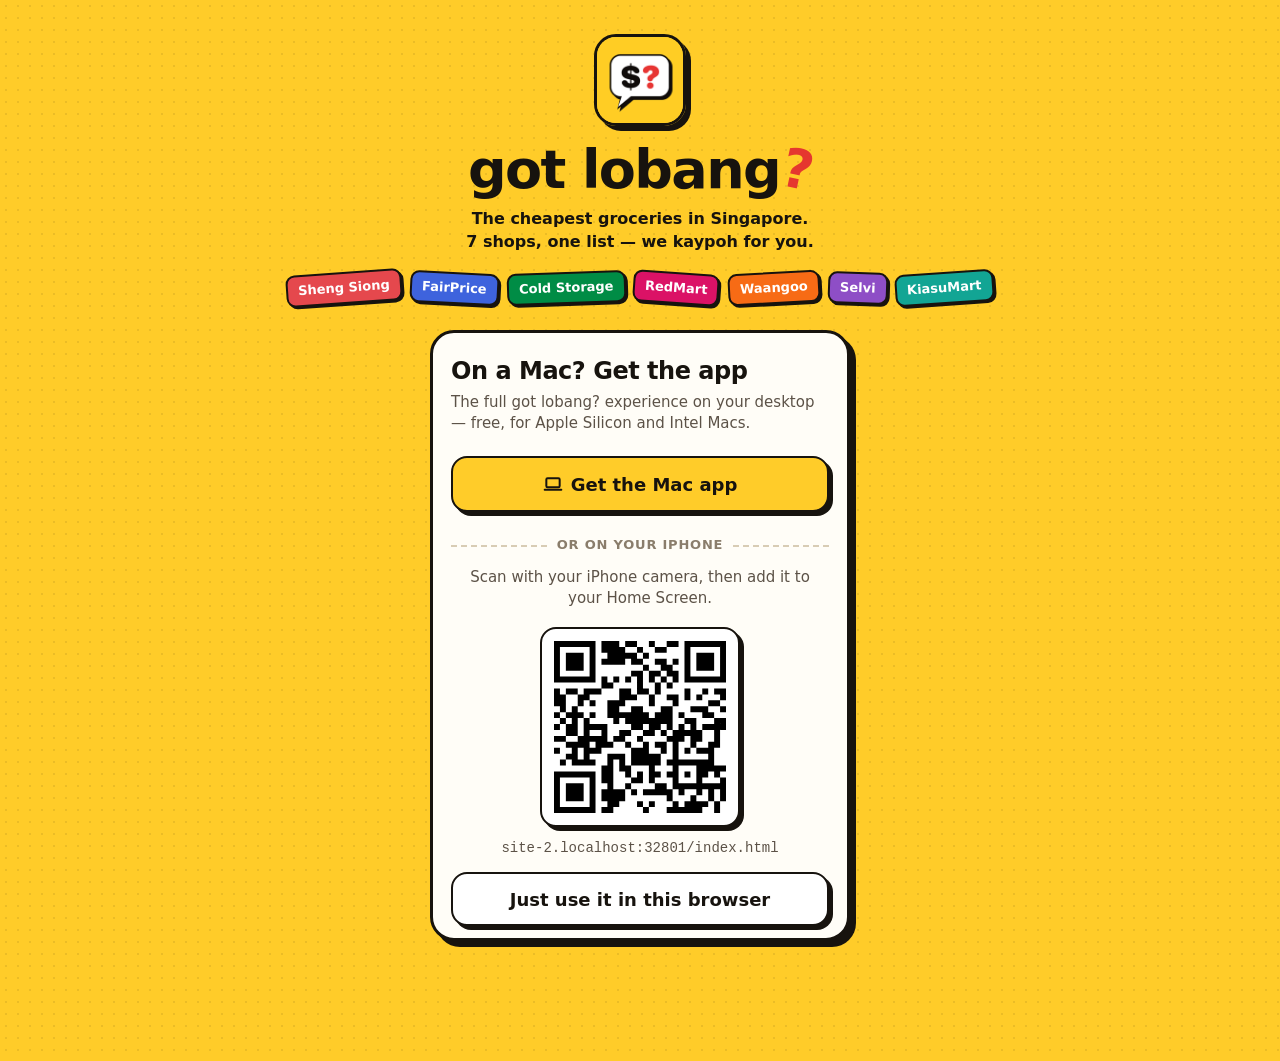
==== commit 62222639: "Publish 2026-10-23 11:05" ====
--- a/index.html
+++ b/index.html
@@ -4,7 +4,7 @@
   <meta charset="utf-8" />
   <meta name="viewport" content="width=device-width, initial-scale=1, viewport-fit=cover, interactive-widget=resizes-content" />
   <title>got lobang?</title>
-  <meta name="description" content="The cheapest groceries in Singapore. One list, five shops: Sheng Siong, FairPrice, Waangoo, Selvi and KiasuMart." />
+  <meta name="description" content="The cheapest groceries in Singapore. One list, seven shops: Sheng Siong, FairPrice, Cold Storage, RedMart, Waangoo, Selvi and KiasuMart." />
   <meta name="apple-mobile-web-app-capable" content="yes" />
   <meta name="mobile-web-app-capable" content="yes" />
   <meta name="apple-mobile-web-app-title" content="got lobang?" />
--- a/style.css
+++ b/style.css
@@ -397,3 +397,126 @@
 .qr svg { width: 100%; height: 100%; display: block; }
 .url { text-align: center; font-size: 14px; color: #5c5247; word-break: break-all; margin-bottom: 14px; font-family: var(--mono); }
 .install-card .btn { background: #fff; color: #17130e; border-color: #17130e; box-shadow: 4px 4px 0 #17130e; }
+.mac-btn { height: 56px; margin: 4px 0 2px; }
+.or { display: flex; align-items: center; gap: 10px; margin: 22px 0 12px; color: #8a7d6b; font-size: 13px; font-weight: 700; text-transform: uppercase; letter-spacing: .06em; }
+.or::before, .or::after { content: ""; flex: 1; border-top: 2px dashed #d8ccb4; }
+.center { text-align: center; }
+.mac-link {
+  display: flex; align-items: center; justify-content: center; gap: 8px; margin: 16px 0 0; padding: 12px; border-radius: 14px;
+  border: 2px dashed #17130e; font-family: var(--round); font-weight: 800; font-size: 15px; color: #17130e;
+}
+.mac-link:active { background: #fff5dc; }
+.install-card .btn.primary { background: var(--yellow); }
+.install-hero .app-icon { display: block; margin-left: auto; margin-right: auto; }
+
+/* ---------- list system v2 ---------- */
+.progress-mini { height: 6px; border-radius: 9px; background: var(--paper-2); border: 1.5px solid var(--edge); margin-top: 7px; overflow: hidden; max-width: 180px; }
+.progress-mini i { display: block; height: 100%; background: var(--green); }
+.item { cursor: pointer; }
+.item-name { white-space: nowrap; overflow: hidden; text-overflow: ellipsis; line-height: 25px; }
+.qty-badge { display: inline-block; font-size: 13px; font-weight: 900; background: var(--yellow); color: #17130e; border: 1.5px solid var(--ink); border-radius: 6px; padding: 0 5px; margin-right: 6px; line-height: 19px; vertical-align: 2px; }
+.chev-open { color: var(--ink-3); display: flex; transition: transform .2s ease; margin-left: -4px; }
+.chev-open.on { transform: rotate(90deg); color: var(--ink); }
+.row-wrap.open .item { border-bottom-left-radius: 6px; border-bottom-right-radius: 6px; }
+.item-detail {
+  margin: -2px 3px 4px; padding: 12px 12px 12px; background: var(--paper-2); border: 2.5px solid var(--edge); border-top: 0;
+  border-radius: 0 0 16px 16px; animation: drop .22s cubic-bezier(.2, .8, .2, 1);
+}
+@keyframes drop { from { opacity: 0; transform: translateY(-8px); } }
+.compare { display: flex; flex-direction: column; gap: 6px; }
+.cmp-row { display: flex; align-items: center; gap: 10px; padding: 8px 10px; border-radius: 12px; background: var(--paper); border: 1.5px solid var(--line, rgba(0,0,0,.08)); }
+.cmp-row.best { border: 2px solid var(--ink); background: var(--yellow-2); color: #17130e; }
+.cmp-row.best .cmp-prod, .cmp-row.best small { color: #5c5247; }
+.cmp-text { flex: 1; min-width: 0; }
+.cmp-shop { font-family: var(--round); font-weight: 900; font-size: 14px; }
+.cmp-prod { font-size: 12px; color: var(--ink-2); white-space: nowrap; overflow: hidden; text-overflow: ellipsis; }
+.cmp-price { font-family: var(--round); font-weight: 900; font-size: 17px; text-align: right; font-variant-numeric: tabular-nums; }
+.cmp-price small { display: block; font-family: -apple-system, system-ui, sans-serif; font-size: 10.5px; font-weight: 500; color: var(--ink-2); }
+.mini-tag { font-size: 9.5px; background: var(--red); color: #fff; padding: 1px 5px; border-radius: 5px; margin-left: 4px; vertical-align: 2px; }
+.detail-actions { display: flex; gap: 8px; margin-top: 10px; }
+.rename { flex: 1; min-width: 0; height: 44px; padding: 0 12px; border-radius: 12px; background: var(--paper); border: 2px solid var(--edge); font-size: 16px; font-weight: 600; }
+.btn.danger-outline { flex: none; color: var(--red); height: 44px; box-shadow: 2px 2px 0 var(--drop); }
+
+.suggest { display: flex; gap: 8px; overflow-x: auto; margin: -6px -16px 16px; padding: 2px 16px 4px; scrollbar-width: none; }
+.suggest::-webkit-scrollbar { display: none; }
+.sugg {
+  flex: none; display: inline-flex; align-items: center; gap: 4px; height: 34px; padding: 0 12px 0 9px; border-radius: 10px;
+  background: var(--paper); border: 2px solid var(--edge); font-size: 14px; font-weight: 700; white-space: nowrap;
+}
+.sugg:active { background: var(--yellow); color: #17130e; }
+
+.all-got {
+  display: flex; align-items: center; gap: 12px; padding: 14px; margin-bottom: 14px; border-radius: 18px;
+  background: var(--paper); border: 2.5px solid var(--edge); box-shadow: 4px 4px 0 var(--drop); animation: drop .3s ease;
+}
+.all-got > div:nth-child(2) { flex: 1; }
+.all-got .muted { font-size: 13.5px; }
+.all-got-emoji { font-size: 32px; }
+.got-toggle { background: none; border: 0; padding: 0; width: 100%; cursor: pointer; }
+.got-toggle em { display: flex; color: var(--ink-2); transition: transform .2s; }
+.got-toggle em.rot { transform: rotate(90deg); }
+
+.toast { display: flex; align-items: center; gap: 14px; }
+.toast-act { color: #17130e; background: var(--yellow); border-radius: 9px; padding: 4px 12px; font: 900 15px var(--round); }
+.sheet-sub { font-family: var(--round); font-weight: 800; font-size: 14px; color: var(--ink-2); margin: -6px 2px 10px; }
+
+/* ---------- tutorial ---------- */
+.tutorial {
+  position: fixed; inset: 0; z-index: 30; overflow: hidden; display: flex; flex-direction: column; color: #17130e;
+  background: var(--yellow); background-image: radial-gradient(rgba(0, 0, 0, .08) 1.3px, transparent 1.4px); background-size: 12px 12px;
+  padding: calc(var(--safe-t) + 12px) 0 calc(var(--safe-b) + 18px); animation: fade .3s ease;
+}
+.tut-skip { align-self: flex-end; margin-right: 18px; height: 34px; font: 800 15px var(--round); color: #17130e; opacity: .7; }
+.tut-track { flex: 1; display: flex; transition: transform .4s cubic-bezier(.2, .8, .2, 1); }
+.tut-card { flex: 0 0 100%; display: flex; flex-direction: column; align-items: center; justify-content: center; padding: 0 28px; text-align: center; }
+.tut-card h2 { font-family: var(--round); font-weight: 900; font-size: 32px; letter-spacing: -.03em; margin: 26px 0 8px; }
+.tut-card p { margin: 0; font-size: 17px; line-height: 1.45; max-width: 360px; color: #3d352b; }
+.tut-stage { width: 100%; max-width: 360px; height: 300px; display: flex; align-items: center; justify-content: center; }
+.tut-foot { padding: 0 20px; max-width: 480px; width: 100%; margin: 0 auto; }
+.tut-dots { display: flex; justify-content: center; gap: 8px; margin: 10px 0 18px; }
+.tut-dots button { width: 10px; height: 10px; border-radius: 99px; background: rgba(23, 19, 14, .25); transition: width .25s, background .25s; }
+.tut-dots button.on { width: 28px; background: #17130e; }
+.tut-btns { display: flex; gap: 10px; }
+.tut-btns .btn { background: #fff; color: #17130e; border-color: #17130e; box-shadow: 4px 4px 0 #17130e; }
+.tut-btns .btn.primary { background: #17130e; color: var(--yellow); }
+
+/* the mock-ups always use the light look, on the yellow page */
+.tut-art { position: relative; width: 100%; display: flex; flex-direction: column; gap: 10px; color: #17130e;
+  --paper: #fff; --paper-2: #fff9ea; --edge: #17130e; --drop: #17130e; --ink: #17130e; --ink-2: #5c5247; --ink-3: #9b8f80; }
+.tut-art .item { cursor: default; text-align: left; }
+.tut-art .tick { border-color: #17130e; }
+.welcome { align-items: center; justify-content: center; height: 280px; }
+.tut-icon { width: 120px; height: 120px; border-radius: 28px; border: 3px solid #17130e; box-shadow: 6px 6px 0 #17130e; animation: pop .6s cubic-bezier(.2, 1.5, .4, 1); }
+.tut-shop {
+  position: absolute; font: 900 14px var(--round); color: #fff; background: var(--c); border: 2px solid #17130e; border-radius: 9px;
+  padding: 5px 10px; box-shadow: 2px 2px 0 #17130e; animation: orbit .7s cubic-bezier(.2, 1.4, .4, 1) calc(var(--i) * .12s + .2s) both;
+}
+.tut-shop:nth-of-type(1) { top: 10px; left: 4%; transform: rotate(-8deg); }
+.tut-shop:nth-of-type(2) { top: 0; right: 6%; transform: rotate(6deg); }
+.tut-shop:nth-of-type(3) { bottom: 40px; left: 0; transform: rotate(5deg); }
+.tut-shop:nth-of-type(4) { bottom: 20px; right: 10%; transform: rotate(-5deg); }
+.tut-shop:nth-of-type(5) { top: 46%; right: -2%; transform: rotate(9deg); }
+.tut-shop:nth-of-type(6) { bottom: -6px; left: 34%; transform: rotate(-3deg); }
+.tut-shop:nth-of-type(7) { top: 40%; left: -3%; transform: rotate(-6deg); }
+@keyframes orbit { from { opacity: 0; scale: .3; translate: 0 30px; } }
+.tut-add { margin: 0; }
+.type-wrap { flex: 1; text-align: left; }
+.typing { display: inline-block; vertical-align: top; font-size: 17px; font-weight: 500; height: 46px; line-height: 46px; overflow: hidden; white-space: nowrap; width: 0; max-width: max-content; border-right: 2px solid #17130e; animation: type 1.2s steps(7) .3s forwards, caret .7s step-end infinite; }
+@keyframes type { to { width: 7.2ch; } }
+@keyframes caret { 50% { border-color: transparent; } }
+.tut-sugg { margin: 0; padding: 0; overflow: hidden; justify-content: center; flex-wrap: wrap; }
+.tut-pop { animation: drop .4s cubic-bezier(.2, 1.4, .4, 1) 1.7s both; }
+.tut-row { animation: drop .4s cubic-bezier(.2, 1.4, .4, 1) calc(var(--i) * .25s + .2s) both; }
+.tut-row .item-hint { animation: fade .3s ease calc(var(--i) * .25s + .7s) both; }
+.tut-sticker { position: absolute; right: 4px; bottom: -34px; animation: thump .5s cubic-bezier(.3, 1.6, .5, 1) 1.3s both; }
+.tut-tick .tick { animation: tickit .4s ease .6s both; }
+@keyframes tickit { from { background: transparent; border-color: #17130e; color: transparent; } to { background: var(--green); border-color: var(--green); color: #fff; } }
+.tut-tick { animation: dim .4s ease 1s both; }
+@keyframes dim { to { background: #fff9ea; box-shadow: none; opacity: .75; } }
+.tut-chope { display: flex; justify-content: center; margin-top: 10px; animation: thump .5s cubic-bezier(.3, 1.6, .5, 1) 1.5s both; }
+.tut-receipt { margin: 0 auto; width: 100%; max-width: 300px; animation: drop .5s ease .1s both; }
+.tut-receipt .r-store { font-size: 20px; }
+.tut-receipt .r-name { font-size: 12px; }
+.tut-stamp { top: auto; bottom: 64px; right: 4px; animation-delay: .9s; }
+.meter-sub { padding-right: 96px; }
+.swipe { position: relative; border-radius: 16px; }
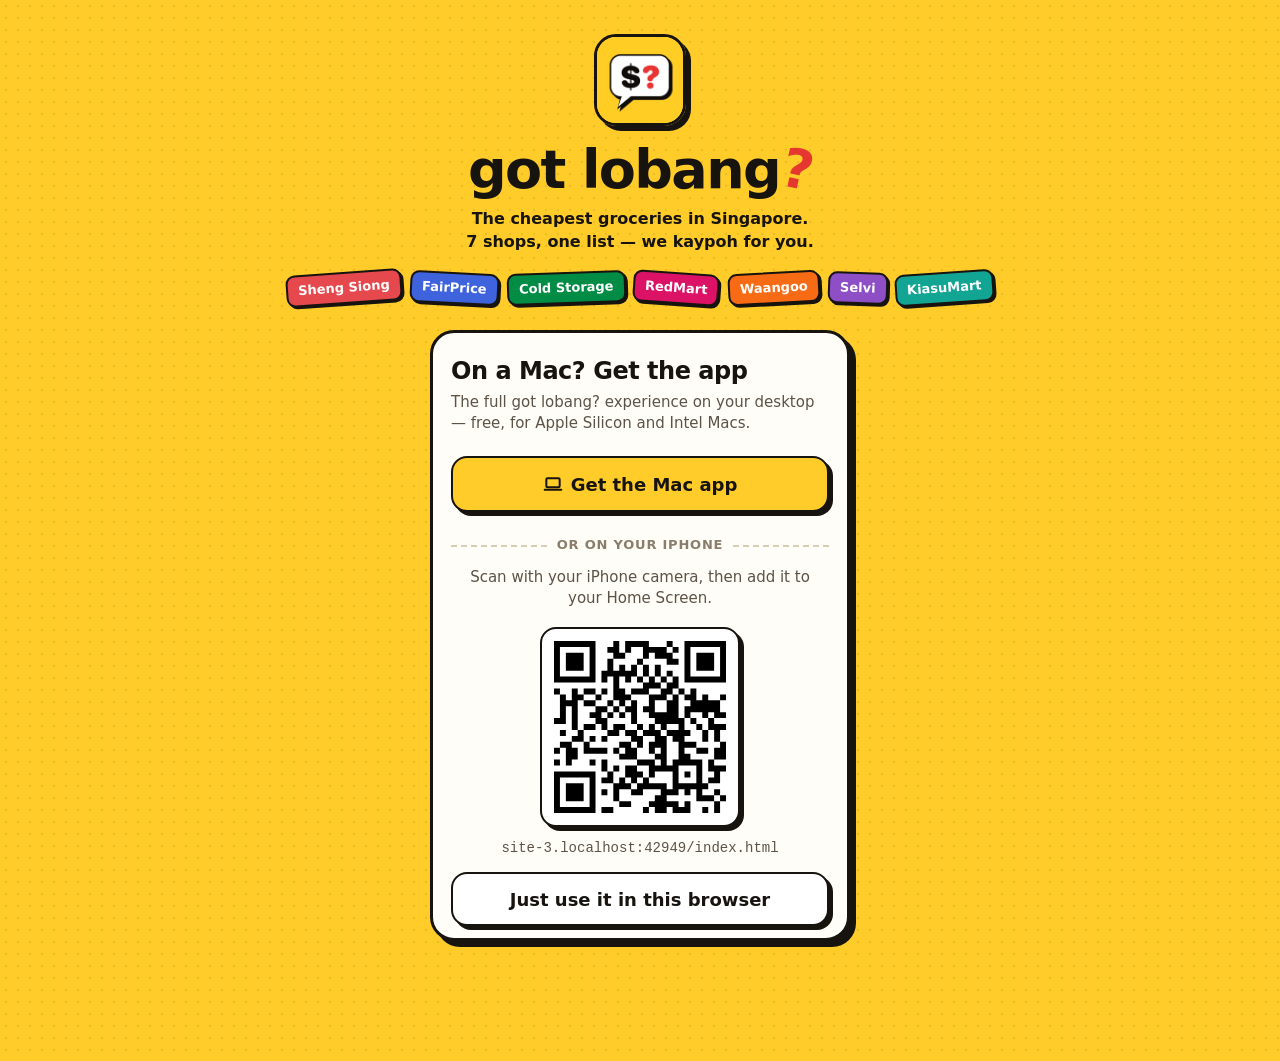
==== commit 8069e763: "Publish 2026-10-23 12:34" ====
--- a/index.html
+++ b/index.html
@@ -15,12 +15,12 @@
   <link rel="apple-touch-icon" href="icons/apple-touch-icon.png" />
   <link rel="icon" type="image/png" href="icons/icon-192.png" />
   <link rel="manifest" href="manifest.webmanifest" />
-  <link rel="stylesheet" href="style.css" />
+  <link rel="stylesheet" href="style.css?v=1792730070" />
   <link rel="modulepreload" href="vendor/preact-htm.js" />
   <link rel="modulepreload" href="stores.js" />
 </head>
 <body>
   <div id="root"></div>
-  <script type="module" src="app.js"></script>
+  <script type="module" src="app.js?v=1792730070"></script>
 </body>
 </html>
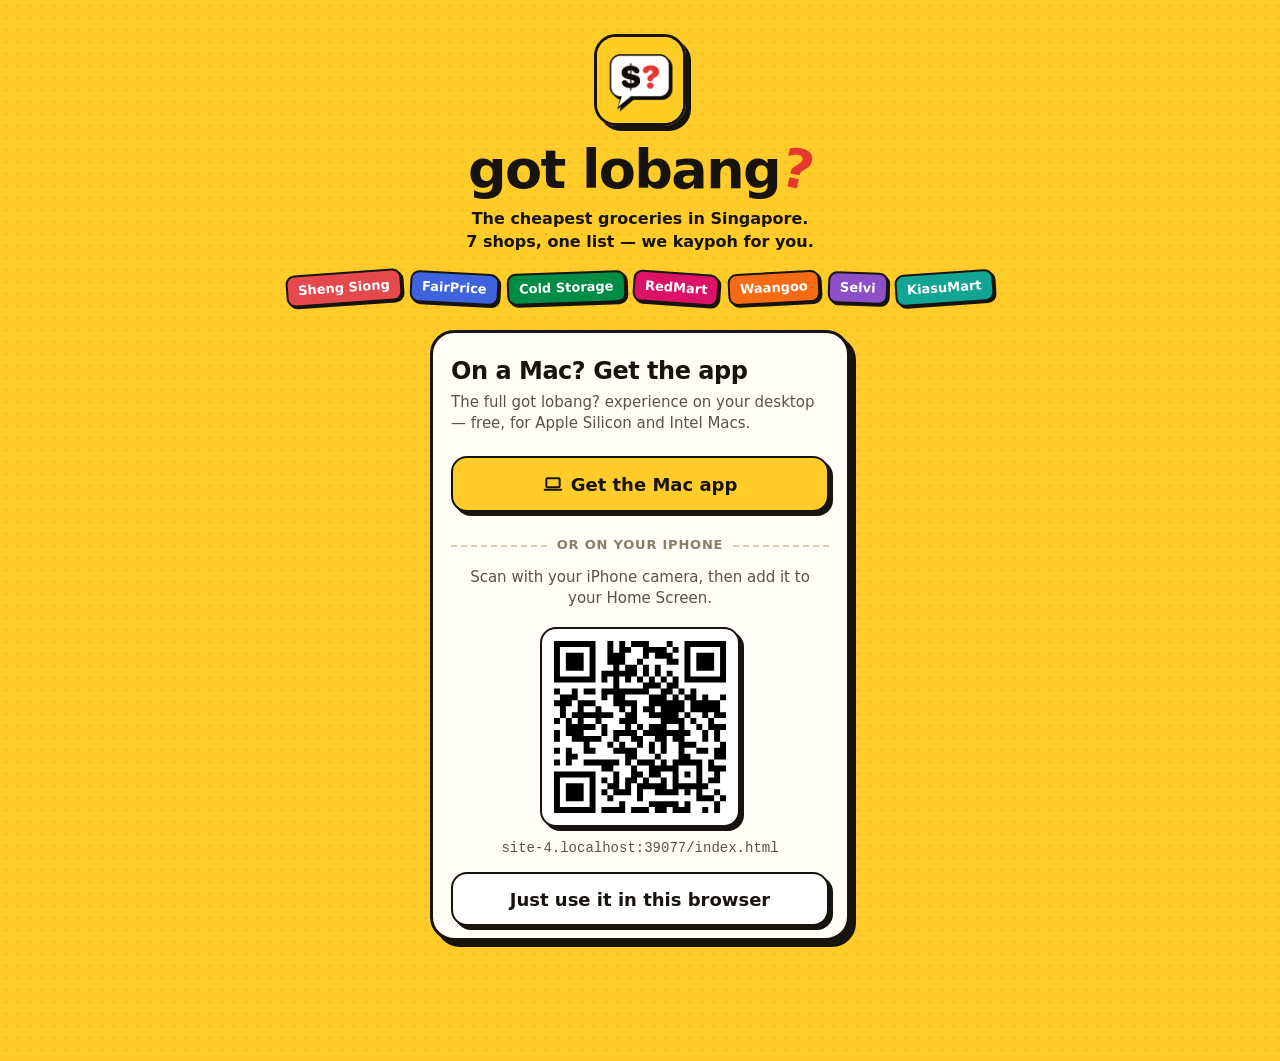
==== commit 66648afc: "Publish 2026-10-23 12:41" ====
--- a/index.html
+++ b/index.html
@@ -15,12 +15,12 @@
   <link rel="apple-touch-icon" href="icons/apple-touch-icon.png" />
   <link rel="icon" type="image/png" href="icons/icon-192.png" />
   <link rel="manifest" href="manifest.webmanifest" />
-  <link rel="stylesheet" href="style.css?v=1792730070" />
+  <link rel="stylesheet" href="style.css?v=1792730473" />
   <link rel="modulepreload" href="vendor/preact-htm.js" />
   <link rel="modulepreload" href="stores.js" />
 </head>
 <body>
   <div id="root"></div>
-  <script type="module" src="app.js?v=1792730070"></script>
+  <script type="module" src="app.js?v=1792730473"></script>
 </body>
 </html>
